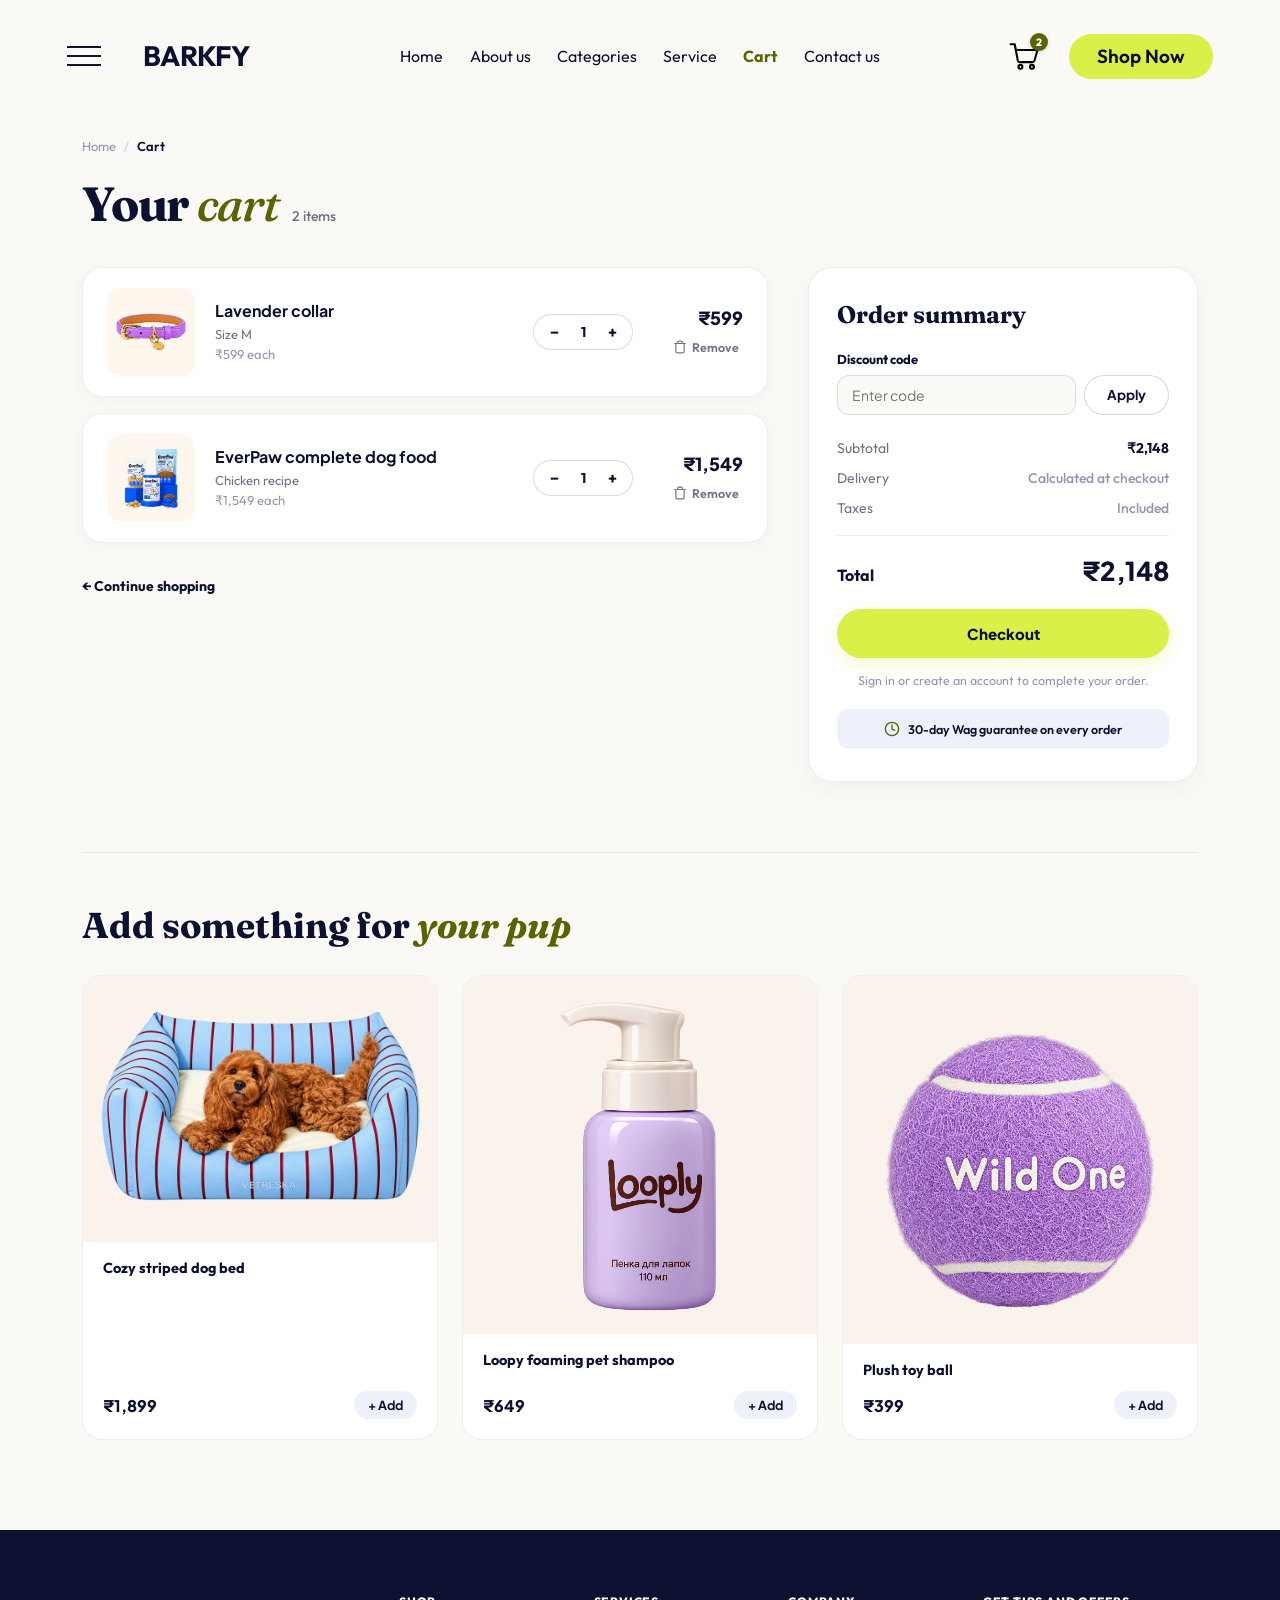
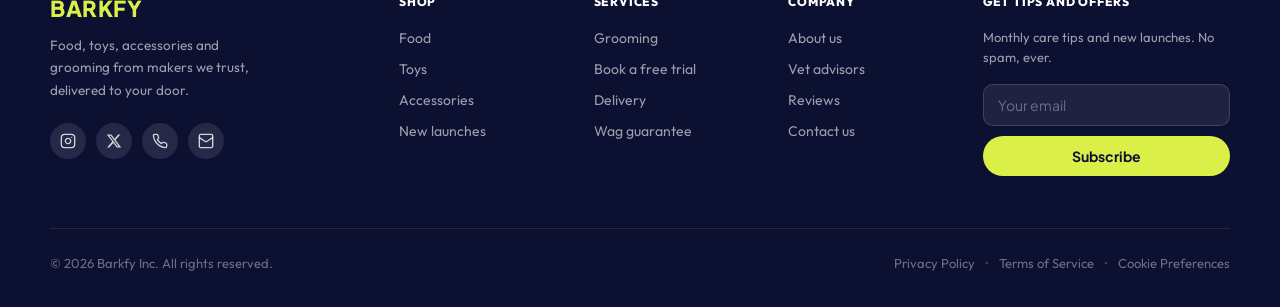
==== cart.html @ dcf391cf "Initial commit" ====
<!DOCTYPE html>
<html lang="en">
<head>
  <meta charset="UTF-8" />
  <meta name="viewport" content="width=device-width, initial-scale=1.0" />
  <title>Your Cart — BARKFY</title>

  <!-- Brand Typography -->
  <link rel="preconnect" href="https://fonts.googleapis.com" />
  <link rel="preconnect" href="https://fonts.gstatic.com" crossorigin />
  <link href="https://fonts.googleapis.com/css2?family=Fraunces:opsz,wght,SOFT,WONK@9..144,500,30,1;9..144,600,30,1;9..144,700,30,1&family=Outfit:wght@400;500;600;700;800;900&family=Plus+Jakarta+Sans:wght@400;500;600;700;800&display=swap" rel="stylesheet" />

  <!-- Shared site stylesheet -->
  <link rel="stylesheet" href="style.css" />
  <!-- Cart specific stylesheet -->
  <link rel="stylesheet" href="cart.css" />
</head>
<body>

  <!-- =========================================================
       NAVBAR (BARKFY Standard Header)
       ========================================================= -->
  <header class="topbar">
    <div class="header-left">
      <button class="burger" id="burger" type="button" aria-label="Open menu" aria-expanded="false">
        <span></span><span></span><span></span>
      </button>
      <a class="brand" href="index.html" aria-label="BARKFY home">BARKFY</a>
    </div>

    <nav class="main-nav" id="mainNav" aria-label="Main navigation">
      <a href="index.html">Home</a>
      <a href="index.html#about">About us</a>
      <a href="categories.html">Categories</a>
      <a href="service.html">Service</a>
      <a href="cart.html" class="active">Cart</a>
      <a href="index.html#contact">Contact us</a>
    </nav>

    <div class="header-right">
      <a href="cart.html" class="cart-button" aria-label="View cart" id="cartButton">
        <svg viewBox="0 0 36 36" aria-hidden="true">
          <path d="M3.8 5.5h4.4l3.2 17.1c.2 1.1 1.2 1.9 2.3 1.9h13.2c1 0 1.9-.7 2.2-1.7l3.2-11.2H9.1"/>
          <circle cx="14.2" cy="29.5" r="2.1"/>
          <circle cx="26.4" cy="29.5" r="2.1"/>
        </svg>
        <span class="cart-badge-count" id="headerCartCount" aria-label="Cart items"></span>
      </a>
      <a href="categories.html" class="button button-lime header-shop" id="headerShop">Shop Now</a>
    </div>

    <div class="menu-panel" id="menuPanel" aria-hidden="true">
      <a href="index.html">Home</a>
      <a href="index.html#about">About us</a>
      <a href="categories.html">Categories</a>
      <a href="service.html">Service</a>
      <a href="cart.html" class="active">Cart</a>
      <a href="index.html#contact">Contact us</a>
    </div>
  </header>

  <!-- =========================================================
       CART PAGE CONTENT
       ========================================================= -->
  <main class="cart-page-main">
    <div class="cart-page-container">

      <!-- Breadcrumbs -->
      <nav class="cart-breadcrumb" aria-label="Breadcrumb">
        <a href="index.html">Home</a>
        <span class="crumb-divider">/</span>
        <span class="crumb-current">Cart</span>
      </nav>

      <!-- Page Heading -->
      <div class="cart-header">
        <h1 class="cart-title">Your <em>cart</em></h1>
        <span class="cart-items-count" id="cartItemsCountLabel">2 items</span>
      </div>

      <!-- Main Cart Layout (2 Columns) -->
      <div class="cart-layout-grid" id="cartLayoutGrid">

        <!-- ── Left Column: Cart Items List ── -->
        <div class="cart-items-column">
          <div class="cart-items-list" id="cartItemsList">
            <!-- Dynamic items rendered by cart.js -->
          </div>

          <!-- Continue Shopping Link -->
          <div class="continue-shopping-wrap">
            <a href="categories.html" class="continue-shopping-link">
              ← Continue shopping
            </a>
          </div>
        </div>

        <!-- ── Right Column: Order Summary ── -->
        <aside class="cart-summary-column">
          <div class="order-summary-card">
            <h2 class="summary-title">Order summary</h2>

            <!-- Discount Code Section -->
            <div class="discount-section">
              <label for="discountCodeInput" class="discount-label">Discount code</label>
              <div class="discount-input-row">
                <input type="text" id="discountCodeInput" placeholder="Enter code" class="discount-input" />
                <button type="button" id="applyDiscountBtn" class="discount-apply-btn">Apply</button>
              </div>
              <div class="discount-feedback" id="discountFeedback" hidden></div>
            </div>

            <!-- Price Breakdown Lines -->
            <div class="summary-lines">
              <div class="summary-line">
                <span class="line-label">Subtotal</span>
                <span class="line-val" id="summarySubtotal">₹2,148</span>
              </div>

              <div class="summary-line discount-line" id="discountRow" hidden>
                <span class="line-label">Discount (<span id="discountPercent">10%</span>)</span>
                <span class="line-val" id="summaryDiscount">-₹215</span>
              </div>

              <div class="summary-line">
                <span class="line-label">Delivery</span>
                <span class="line-val subdued">Calculated at checkout</span>
              </div>

              <div class="summary-line">
                <span class="line-label">Taxes</span>
                <span class="line-val subdued">Included</span>
              </div>
            </div>

            <div class="summary-divider"></div>

            <!-- Total Line -->
            <div class="summary-total-row">
              <span class="total-label">Total</span>
              <span class="total-amount" id="summaryTotal">₹2,148</span>
            </div>

            <!-- Main CTA Button -->
            <button type="button" class="btn-checkout" id="checkoutBtn">
              Checkout
            </button>

            <p class="checkout-hint">
              Sign in or create an account to complete your order.
            </p>

            <!-- Wag Guarantee Badge -->
            <div class="wag-guarantee-pill">
              <svg viewBox="0 0 24 24" width="16" height="16" fill="none" stroke="currentColor" stroke-width="2" stroke-linecap="round" stroke-linejoin="round">
                <circle cx="12" cy="12" r="10"/>
                <polyline points="12 6 12 12 16 14"/>
              </svg>
              <span>30-day Wag guarantee on every order</span>
            </div>

          </div>
        </aside>

      </div><!-- /cart-layout-grid -->

      <!-- Empty Cart State -->
      <div class="empty-cart-view" id="emptyCartView" hidden>
        <div class="empty-cart-card">
          <div class="empty-cart-icon">🛒</div>
          <h2 class="empty-cart-title">Your cart is currently empty</h2>
          <p class="empty-cart-sub">Looks like you haven't added any pet favorites yet. Explore our vet-tested nutrition, safe play toys, and gentle care products!</p>
          <a href="categories.html" class="button button-lime empty-cart-btn">Explore Products</a>
        </div>
      </div>

      <!-- ── "Add something for your pup" Recommendations Section ── -->
      <section class="cart-upsell-section">
        <h2 class="upsell-title">Add something for <em>your pup</em></h2>

        <div class="upsell-grid">

          <!-- Upsell 1: Bed -->
          <article class="upsell-card">
            <a href="product-details.html?id=bed" class="upsell-img-wrap">
              <img src="images/category/bed.png" alt="Cozy striped dog bed" />
            </a>
            <div class="upsell-info">
              <h3 class="upsell-name"><a href="product-details.html?id=bed">Cozy striped dog bed</a></h3>
              <div class="upsell-action-row">
                <span class="upsell-price">₹1,899</span>
                <button type="button" class="upsell-quick-add" data-id="bed" data-name="Cozy striped dog bed" data-price="1899" data-img="images/category/bed.png" data-variant="Size M">+ Add</button>
              </div>
            </div>
          </article>

          <!-- Upsell 2: Shampoo -->
          <article class="upsell-card">
            <a href="product-details.html?id=loopy" class="upsell-img-wrap">
              <img src="images/category/loopy.png" alt="Loopy foaming pet shampoo" />
            </a>
            <div class="upsell-info">
              <h3 class="upsell-name"><a href="product-details.html?id=loopy">Loopy foaming pet shampoo</a></h3>
              <div class="upsell-action-row">
                <span class="upsell-price">₹649</span>
                <button type="button" class="upsell-quick-add" data-id="loopy" data-name="Loopy foaming pet shampoo" data-price="649" data-img="images/category/loopy.png" data-variant="250 ml">+ Add</button>
              </div>
            </div>
          </article>

          <!-- Upsell 3: Ball -->
          <article class="upsell-card">
            <a href="product-details.html?id=ball" class="upsell-img-wrap">
              <img src="images/category/ball.png" alt="Plush toy ball" />
            </a>
            <div class="upsell-info">
              <h3 class="upsell-name"><a href="product-details.html?id=ball">Plush toy ball</a></h3>
              <div class="upsell-action-row">
                <span class="upsell-price">₹399</span>
                <button type="button" class="upsell-quick-add" data-id="ball" data-name="Plush toy ball" data-price="399" data-img="images/category/ball.png" data-variant="1 Ball">+ Add</button>
              </div>
            </div>
          </article>

        </div>
      </section>

    </div><!-- /cart-page-container -->
  </main>

  <!-- =========================================================
       FOOTER (Standard BARKFY Footer)
       ========================================================= -->
  <footer class="site-footer">
    <div class="footer-container">

      <!-- Top 5 Columns -->
      <div class="footer-grid">

        <!-- Column 1: Brand & Social -->
        <div class="footer-col brand-col">
          <h2 class="footer-logo">BARKFY</h2>
          <p class="footer-tagline">
            Food, toys, accessories and grooming from makers we trust, delivered to your door.
          </p>
          <div class="footer-social-links">
            <a href="#instagram" class="social-circle" aria-label="Instagram">
              <svg viewBox="0 0 24 24" width="16" height="16" fill="none" stroke="currentColor" stroke-width="2" stroke-linecap="round" stroke-linejoin="round">
                <rect x="2" y="2" width="20" height="20" rx="5" ry="5"/>
                <path d="M16 11.37A4 4 0 1 1 12.63 8 4 4 0 0 1 16 11.37z"/>
                <line x1="17.5" y1="6.5" x2="17.51" y2="6.5"/>
              </svg>
            </a>
            <a href="#x" class="social-circle" aria-label="X / Twitter">
              <svg viewBox="0 0 24 24" width="16" height="16" fill="currentColor">
                <path d="M18.244 2.25h3.308l-7.227 8.26 8.502 11.24H16.17l-5.214-6.817L4.99 21.75H1.68l7.73-8.835L1.254 2.25H8.08l4.713 6.231zm-1.161 17.52h1.833L7.084 4.126H5.117z"/>
              </svg>
            </a>
            <a href="tel:+910000000000" class="social-circle" aria-label="Phone">
              <svg viewBox="0 0 24 24" width="16" height="16" fill="none" stroke="currentColor" stroke-width="2" stroke-linecap="round" stroke-linejoin="round">
                <path d="M22 16.92v3a2 2 0 0 1-2.18 2 19.79 19.79 0 0 1-8.63-3.07 19.5 19.5 0 0 1-6-6 19.79 19.79 0 0 1-3.07-8.67A2 2 0 0 1 4.11 2h3a2 2 0 0 1 2 1.72 12.84 12.84 0 0 0 .7 2.81 2 2 0 0 1-.45 2.11L8.09 9.91a16 16 0 0 0 6 6l1.27-1.27a2 2 0 0 1 2.11-.45 12.84 12.84 0 0 0 2.81.7A2 2 0 0 1 22 16.92z"/>
              </svg>
            </a>
            <a href="mailto:hello@yourdomain.com" class="social-circle" aria-label="Email">
              <svg viewBox="0 0 24 24" width="16" height="16" fill="none" stroke="currentColor" stroke-width="2" stroke-linecap="round" stroke-linejoin="round">
                <rect x="2" y="2" width="20" height="20" rx="2"/>
                <path d="m22 7-8.97 5.7a1.94 1.94 0 0 1-2.06 0L2 7"/>
              </svg>
            </a>
          </div>
        </div>

        <!-- Column 2: Shop -->
        <div class="footer-col">
          <h4 class="footer-col-title">Shop</h4>
          <ul class="footer-nav-list">
            <li><a href="categories.html?filter=food">Food</a></li>
            <li><a href="categories.html?filter=toys">Toys</a></li>
            <li><a href="categories.html?filter=accessories">Accessories</a></li>
            <li><a href="index.html#new-launches">New launches</a></li>
          </ul>
        </div>

        <!-- Column 3: Services -->
        <div class="footer-col">
          <h4 class="footer-col-title">Services</h4>
          <ul class="footer-nav-list">
            <li><a href="index.html#grooming">Grooming</a></li>
            <li><a href="index.html#grooming">Book a free trial</a></li>
            <li><a href="#shipping">Delivery</a></li>
            <li><a href="index.html#about">Wag guarantee</a></li>
          </ul>
        </div>

        <!-- Column 4: Company -->
        <div class="footer-col">
          <h4 class="footer-col-title">Company</h4>
          <ul class="footer-nav-list">
            <li><a href="index.html#about">About us</a></li>
            <li><a href="index.html#about">Vet advisors</a></li>
            <li><a href="index.html#reviews">Reviews</a></li>
            <li><a href="index.html#contact">Contact us</a></li>
          </ul>
        </div>

        <!-- Column 5: Newsletter -->
        <div class="footer-col newsletter-col">
          <h4 class="footer-col-title">Get tips and offers</h4>
          <p class="footer-newsletter-sub">
            Monthly care tips and new launches. No spam, ever.
          </p>
          <form class="footer-newsletter-form" id="cartNewsletterForm">
            <input type="email" id="cartNewsletterEmail" placeholder="Your email" required />
            <button type="submit" class="newsletter-submit-btn">Subscribe</button>
          </form>
        </div>

      </div>

      <!-- Bottom Copyright & Legal -->
      <div class="footer-bottom-row">
        <p class="footer-copyright">© 2026 Barkfy Inc. All rights reserved.</p>
        <div class="footer-legal-links">
          <a href="#privacy">Privacy Policy</a>
          <span>•</span>
          <a href="#terms">Terms of Service</a>
          <span>•</span>
          <a href="#cookies">Cookie Preferences</a>
        </div>
      </div>

    </div>
  </footer>

  <!-- CHECKOUT MODAL -->
  <div class="checkout-modal-backdrop" id="checkoutModal" aria-hidden="true">
    <div class="checkout-modal-box" role="dialog" aria-labelledby="checkoutModalTitle">
      <button type="button" class="checkout-modal-close" id="checkoutCloseBtn" aria-label="Close checkout">×</button>

      <!-- Step 1: Checkout Form -->
      <div id="checkoutFormStep">
        <div class="checkout-header">
          <span class="checkout-badge">Fast &amp; Secure</span>
          <h2 id="checkoutModalTitle" class="checkout-title">Complete your order</h2>
          <p class="checkout-sub">We’ll deliver your pet's package in eco-friendly protective chilling packs.</p>
        </div>

        <form id="checkoutOrderForm" class="checkout-form">
          <div class="checkout-form-grid">
            <label class="checkout-field">
              <span class="field-label">Full Name</span>
              <input type="text" id="shipName" placeholder="e.g. Alex Morgan" required />
            </label>

            <label class="checkout-field">
              <span class="field-label">Phone Number</span>
              <input type="tel" id="shipPhone" placeholder="For delivery updates" required />
            </label>
          </div>

          <label class="checkout-field full-width">
            <span class="field-label">Delivery Address</span>
            <input type="text" id="shipAddress" placeholder="Street address, apartment or flat number" required />
          </label>

          <div class="checkout-form-grid">
            <label class="checkout-field">
              <span class="field-label">City</span>
              <input type="text" id="shipCity" placeholder="City" required />
            </label>

            <label class="checkout-field">
              <span class="field-label">PIN Code</span>
              <input type="text" id="shipPin" placeholder="PIN code" required />
            </label>
          </div>

          <!-- Payment Options -->
          <div class="checkout-payment-group">
            <span class="field-label">Payment Method</span>
            <div class="payment-options">
              <label class="payment-option selected">
                <input type="radio" name="paymentMethod" value="cod" checked />
                <span class="payment-text">
                  <strong>Cash / UPI on Delivery</strong>
                  <small>Pay safely when your package arrives at your door</small>
                </span>
              </label>

              <label class="payment-option">
                <input type="radio" name="paymentMethod" value="online" />
                <span class="payment-text">
                  <strong>UPI / Credit / Debit Card</strong>
                  <small>Instant encrypted payment</small>
                </span>
              </label>
            </div>
          </div>

          <!-- Order Summary Line -->
          <div class="checkout-order-total-bar">
            <span>Total Payable:</span>
            <strong id="modalCheckoutTotal">₹2,148</strong>
          </div>

          <button type="submit" class="btn-place-order" id="placeOrderSubmitBtn">
            Place Order • Wag Guarantee
          </button>
        </form>
      </div>

      <!-- Step 2: Order Placed Success Screen -->
      <div id="checkoutSuccessStep" hidden>
        <div class="order-success-view">
          <div class="success-icon-badge">🎉</div>
          <h2 class="success-title">Order Placed Successfully!</h2>
          <p class="success-order-id">Order ID: <strong id="successOrderId">#BKF-84920</strong></p>
          <p class="success-desc">
            Thank you <strong id="successCustomerName">Pet Parent</strong>! We’re preparing your fresh items. You’ll receive an SMS update once your package is out for delivery.
          </p>

          <div class="success-guarantee-note">
            <span>🛡️ Covered by the Barkfy 30-Day 100% Wag Guarantee</span>
          </div>

          <a href="categories.html" class="button button-lime success-continue-btn" id="successContinueBtn">
            Continue Shopping
          </a>
        </div>
      </div>

    </div>
  </div>

  <!-- =========================================================
       ACCOUNT DRAWER (Matching uploaded design exactly)
       ========================================================= -->
  <div class="drawer-backdrop" id="drawerBackdrop"></div>

  <aside class="account-drawer" id="accountDrawer" aria-hidden="true">

    <!-- When user is NOT signed in -->
    <div class="logged-out-view" id="loggedOutView">
      <button class="drawer-close" id="drawerCloseLoggedOut" aria-label="Close menu">×</button>
      <div class="logged-out-inner">
        <div class="logged-out-icon">🐾</div>
        <h3 class="logged-out-title">Welcome to BARKFY</h3>
        <p class="logged-out-sub">Sign in to manage orders, track deliveries and pet details.</p>
        <button class="signin-button" id="drawerSignIn" type="button">Sign In</button>
        <button class="signup-link-btn" id="drawerSignUp" type="button">Create an account</button>
      </div>
    </div>

    <!-- When user IS signed in -->
    <div class="logged-in-view" id="loggedInView" hidden>

      <div class="profile-header">
        <div class="profile-avatar" id="profileAvatar">
          <svg viewBox="0 0 24 24" width="20" height="20" fill="none" stroke="currentColor" stroke-width="2" stroke-linecap="round" stroke-linejoin="round">
            <path d="M20 21v-2a4 4 0 0 0-4-4H8a4 4 0 0 0-4 4v2"></path>
            <circle cx="12" cy="7" r="4"></circle>
          </svg>
        </div>
        <div class="profile-info">
          <h3 id="profileName">[Your name]</h3>
          <p id="profileEmail">[you@example.com]</p>
        </div>
        <button class="drawer-close" id="drawerClose" aria-label="Close menu">×</button>
      </div>

      <div class="drawer-section">
        <h4 class="drawer-section-heading">MANAGE ORDERS</h4>
        <nav class="drawer-nav">
          <a class="drawer-link" href="my-account.html" data-page="my-account">
            <svg viewBox="0 0 24 24" width="18" height="18" fill="none" stroke="currentColor" stroke-width="2" stroke-linecap="round" stroke-linejoin="round">
              <path d="M20 21v-2a4 4 0 0 0-4-4H8a4 4 0 0 0-4 4v2"></path>
              <circle cx="12" cy="7" r="4"></circle>
            </svg>
            <span>My account</span>
          </a>
          <a class="drawer-link" href="orders.html" data-page="orders">
            <svg viewBox="0 0 24 24" width="18" height="18" fill="none" stroke="currentColor" stroke-width="2" stroke-linecap="round" stroke-linejoin="round">
              <polyline points="21 8 21 21 3 21 3 8"></polyline>
              <rect x="1" y="3" width="22" height="5"></rect>
              <line x1="10" y1="12" x2="14" y2="12"></line>
            </svg>
            <span>Orders</span>
          </a>
          <a class="drawer-link" href="track-order.html" data-page="track-order">
            <svg viewBox="0 0 24 24" width="18" height="18" fill="none" stroke="currentColor" stroke-width="2" stroke-linecap="round" stroke-linejoin="round">
              <circle cx="12" cy="12" r="10"></circle>
              <polygon points="16.24 7.76 14.12 14.12 7.76 16.24 9.88 9.88 16.24 7.76"></polygon>
            </svg>
            <span>Track my order</span>
          </a>
          <a class="drawer-link" href="order-history.html" data-page="order-history">
            <svg viewBox="0 0 24 24" width="18" height="18" fill="none" stroke="currentColor" stroke-width="2" stroke-linecap="round" stroke-linejoin="round">
              <circle cx="12" cy="12" r="10"></circle>
              <polyline points="12 6 12 12 16 14"></polyline>
            </svg>
            <span>Order history</span>
          </a>
        </nav>
      </div>

      <div class="drawer-section">
        <h4 class="drawer-section-heading">HELP AND POLICIES</h4>
        <nav class="drawer-nav">
          <a class="drawer-link" href="#privacy">
            <svg viewBox="0 0 24 24" width="18" height="18" fill="none" stroke="currentColor" stroke-width="2" stroke-linecap="round" stroke-linejoin="round">
              <path d="M12 22s8-4 8-10V5l-8-3-8 3v7c0 6 8 10 8 10z"></path>
            </svg>
            <span>Privacy</span>
          </a>
          <a class="drawer-link" href="#contact">
            <svg viewBox="0 0 24 24" width="18" height="18" fill="none" stroke="currentColor" stroke-width="2" stroke-linecap="round" stroke-linejoin="round">
              <path d="M21 15a2 2 0 0 1-2 2H7l-4 4V5a2 2 0 0 1 2-2h14a2 2 0 0 1 2 2z"></path>
            </svg>
            <span>Help and support</span>
          </a>
          <a class="drawer-link" href="#contact">
            <svg viewBox="0 0 24 24" width="18" height="18" fill="none" stroke="currentColor" stroke-width="2" stroke-linecap="round" stroke-linejoin="round">
              <circle cx="12" cy="12" r="10"></circle>
              <path d="M9.09 9a3 3 0 0 1 5.83 1c0 2-3 3-3 3"></path>
              <line x1="12" y1="17" x2="12.01" y2="17"></line>
            </svg>
            <span>FAQ</span>
          </a>
        </nav>
      </div>

      <div class="drawer-footer">
        <button class="logout-button" id="logoutButton" type="button">
          <svg viewBox="0 0 24 24" width="16" height="16" fill="none" stroke="currentColor" stroke-width="2" stroke-linecap="round" stroke-linejoin="round">
            <path d="M9 21H5a2 2 0 0 1-2-2V5a2 2 0 0 1 2-2h4"></path>
            <polyline points="16 17 21 12 16 7"></polyline>
            <line x1="21" y1="12" x2="9" y2="12"></line>
          </svg>
          <span>Log out</span>
        </button>
      </div>

    </div>
  </aside>

  <!-- Toast Notification -->
  <div class="site-toast" id="siteToast" role="status" aria-live="polite"></div>

  <script src="cart.js"></script>
</body>
</html>
---- style.css ----
/* ==========================
   BARKFY — DESKTOP HERO ONLY
   Reference canvas: 1917 × 1068
   ========================== */

:root {
  --bg: #FAF9F5;
  --ink: #0C1031;
  --olive: #596400;
  --lime: #DAEF48;
  --lavender: #DCE1FC;
  --ribbon: #0D1429;

  --font-display: "Fraunces", Georgia, serif;
  --font-ui: "Outfit", Arial, sans-serif;
}

* {
  box-sizing: border-box;
}

html {
  scroll-behavior: smooth;
  scroll-padding-top: 20px;
}

body {
  width: 100%;
  min-height: 100vh;
  margin: 0;
  overflow-x: hidden;
  background: var(--bg);
  color: var(--ink);
  font-family: var(--font-ui);
}

body.drawer-open,
body.auth-open {
  overflow: hidden;
}

button,
a {
  -webkit-tap-highlight-color: transparent;
}

button {
  font: inherit;
  cursor: pointer;
}

a {
  color: inherit;
  text-decoration: none;
}

/* HEADER */
.topbar {
  height: 12.2vh;
  min-height: 112px;
  max-height: 132px;
  width: 100%;
  padding: 0 5.25%;
  display: grid;
  grid-template-columns: 1fr auto 1fr;
  align-items: center;
  position: relative;
  z-index: 20;
  background: var(--bg);
}

.header-left {
  display: flex;
  align-items: center;
  min-width: 280px;
}

.burger {
  width: 37px;
  height: 36px;
  border: 0;
  padding: 5px 0;
  display: flex;
  flex-direction: column;
  justify-content: center;
  gap: 7px;
  background: transparent;
}

.burger span {
  width: 34px;
  height: 1.8px;
  display: block;
  background: var(--ink);
  transition: transform .25s ease, opacity .2s ease;
}

.burger.is-open span:first-child {
  transform: translateY(8.7px) rotate(45deg);
}

.burger.is-open span:nth-child(2) {
  opacity: 0;
}

.burger.is-open span:last-child {
  transform: translateY(-8.7px) rotate(-45deg);
}

.brand {
  margin-left: 39px;
  font-family: var(--font-ui);
  font-size: 28px;
  line-height: 1;
  letter-spacing: -.8px;
  font-weight: 700;
  color: var(--ink);
}

.main-nav {
  display: flex;
  justify-content: center;
  align-items: center;
  gap: clamp(25px, 2.05vw, 40px);
  white-space: nowrap;
}

.main-nav a {
  font-size: clamp(16px, 1.1vw, 20px);
  font-weight: 400;
  line-height: 1;
  transition: opacity .2s ease;
}

.main-nav a:hover {
  opacity: .65;
}

.main-nav a.active {
  font-weight: 700;
  color: var(--olive);
}

.header-right {
  display: flex;
  align-items: center;
  justify-content: flex-end;
  gap: 27px;
}

.cart-button {
  width: 36px;
  height: 38px;
  border: 0;
  padding: 0;
  display: grid;
  place-items: center;
  background: transparent;
  position: relative; /* needed for badge absolute positioning */
}

/* ── Cart Badge Count ── */
.cart-badge-count {
  position: absolute;
  top: -5px;
  right: -6px;
  min-width: 18px;
  height: 18px;
  padding: 0 4px;
  border-radius: 50px;
  background: #DAEF48;
  color: #0C1031;
  font-family: Outfit, sans-serif;
  font-size: 10px;
  font-weight: 700;
  line-height: 18px;
  text-align: center;
  display: none; /* hidden when empty */
  pointer-events: none;
  box-shadow: 0 1px 4px rgba(0,0,0,0.15);
  z-index: 2;
}

/* Show badge only when it has a non-zero count */
.cart-badge-count:not(:empty) {
  display: block;
}


.cart-button svg {
  width: 34px;
  height: 34px;
  fill: none;
  stroke: #050505;
  stroke-width: 2.25;
  stroke-linecap: round;
  stroke-linejoin: round;
}

.button {
  min-height: 47px;
  border-radius: 28px;
  padding: 0 27px;
  display: inline-flex;
  align-items: center;
  justify-content: center;
  border: 1px solid transparent;
  font-size: 19px;
  font-weight: 600;
  color: #080b14;
  transition: transform .2s ease, box-shadow .2s ease;
}

.button:hover {
  transform: translateY(-2px);
  box-shadow: 0 7px 17px rgba(12, 16, 49, .12);
}

.button-lime {
  background: var(--lime);
}

.button-outline {
  background: transparent;
  border-color: #8D2525;
}

.header-shop {
  min-width: 143px;
  min-height: 45px;
}

.menu-panel {
  position: absolute;
  top: calc(100% - 4px);
  left: 5.25%;
  width: 235px;
  padding: 19px 22px;
  display: flex;
  flex-direction: column;
  gap: 15px;
  background: #fff;
  border: 1px solid rgba(12, 16, 49, .08);
  border-radius: 13px;
  box-shadow: 0 14px 35px rgba(12, 16, 49, .12);
  opacity: 0;
  visibility: hidden;
  transform: translateY(-7px);
  transition: opacity .2s ease, transform .2s ease, visibility .2s ease;
  z-index: 100;
}

.menu-panel.open {
  opacity: 1;
  visibility: visible;
  transform: translateY(0);
}

.menu-panel a {
  font-size: 15px;
  color: var(--ink);
  transition: color .2s ease;
}

.menu-panel a:hover {
  color: var(--olive);
}

.menu-panel a.active {
  font-weight: 700;
  color: var(--olive);
}

/* HERO LAYOUT */
.hero {
  height: calc(100vh - 17.7vh);
  min-height: 720px;
  max-height: 940px;
  width: 100%;
  position: relative;
  overflow: hidden;
}

/* LEFT COPY */
.hero-copy {
  position: absolute;
  z-index: 5;
  left: 5.25%;
  top: 4.35%;
  width: 43%;
}

.eyebrow {
  height: 27px;
  width: max-content;
  margin-bottom: 39px;
  padding: 0 14px;
  border-radius: 18px;
  display: flex;
  align-items: center;
  gap: 7px;
  background: var(--lavender);
  color: var(--ink);
  font-size: 11px;
  font-weight: 600;
}

.heart-icon {
  font-size: 15px;
  line-height: 1;
}

h1 {
  margin: 0;
  color: var(--ink);
  font-family: var(--font-display);
  font-size: clamp(48px, 3.15vw, 61px);
  line-height: 1.19;
  letter-spacing: -1.25px;
  font-weight: 600;
  white-space: nowrap;
}

h1 span {
  display: block;
}

h1 em {
  color: var(--olive);
  font-weight: 500;
  letter-spacing: -1.4px;
}

.hero-description {
  margin: 27px 0 0;
  color: var(--ink);
  font-size: clamp(17px, 1.08vw, 20px);
  line-height: 1.38;
  font-weight: 400;
  white-space: nowrap;
}

.hero-actions {
  display: flex;
  align-items: center;
  gap: 15px;
  margin-top: 40px;
}

.hero-actions .button-lime {
  min-width: 143px;
}

.hero-actions .button-outline {
  min-width: 194px;
}

/* TRUST PILL */
.trust-pill {
  position: absolute;
  left: -5px;
  top: 605px;
  min-width: 350px;
  height: 59px;
  padding: 0 24px;
  border: 1px solid #e9edf4;
  border-radius: 34px;
  background: #fff;
  box-shadow: 0 3px 5px rgba(12, 16, 49, .10);
  display: flex;
  align-items: center;
  gap: 17px;
  color: #172037;
  font-size: 17px;
  font-weight: 500;
  white-space: nowrap;
}

.trust-avatars {
  display: flex;
  align-items: center;
}

.trust-avatars span {
  width: 34px;
  height: 34px;
  border: 2px solid #fff;
  border-radius: 50%;
  margin-left: -10px;
  background: #bfd531;
}

.trust-avatars span:first-child {
  margin-left: 0;
}

.trust-avatars span:nth-child(2) {
  background: #c5d8f6;
}

.trust-avatars span:nth-child(3) {
  background: #ffd1bb;
}

.trust-avatars span:nth-child(4) {
  background: #111827;
}

/* RIGHT CIRCULAR MASCOT AREA — EMPTY UNTIL YOU ADD YOUR DOG */
.hero-art {
  position: absolute;
  top: 10.2%;
  left: 44.2%;
  width: 49%;
  height: 72%;
}

.mascot-circle {
  width: min(33vw, 61vh);
  aspect-ratio: 1;
  position: absolute;
  left: 50%;
  top: 0;
  transform: translateX(-50%);
  border-radius: 50%;
  background: var(--lavender);
  display: grid;
  place-items: center;
}

/* White inner disk leaves the outer lavender band visible. */
.circle-center {
  position: absolute;
  inset: 10.3%;
  z-index: 1;
  border: 2px solid #e0e4f0;
  border-radius: 50%;
  background: #fff;
  overflow: hidden;
  cursor: pointer;
  transition: box-shadow .25s ease;
}

.circle-center:hover {
  box-shadow: 0 0 0 4px rgba(218, 239, 72, .45);
}

.dog-mascot-window {
  position: absolute;
  inset: 0;
  overflow: hidden;
  border-radius: 50%;
}

/* Zoom into the dog's face with head tilt follow */
.dog-art {
  position: absolute;
  width: 138%;
  aspect-ratio: 1145 / 1374;
  top: -5%;
  left: 50%;
  transform-origin: 50% 82%;
  transform: translateX(-50%) translate(var(--tilt-x, 0px), var(--tilt-y, 0px)) rotate(var(--tilt-angle, 0deg));
  transition: transform .16s cubic-bezier(.22, .8, .36, 1);
  will-change: transform;
}

.circle-center.sweet-active .dog-art {
  animation: sweetHeadMotion 1.4s cubic-bezier(.25, .8, .25, 1);
}

@keyframes sweetHeadMotion {
  0% {
    transform: translateX(-50%) scale(1) rotate(var(--tilt-angle, 0deg));
  }
  20% {
    transform: translateX(-50%) scale(1.06) rotate(-8.5deg) translateY(-4px);
  }
  45% {
    transform: translateX(-50%) scale(1.07) rotate(7.5deg) translateY(-5px);
  }
  70% {
    transform: translateX(-50%) scale(1.03) rotate(-3deg) translateY(-2px);
  }
  85% {
    transform: translateX(-50%) scale(1.01) rotate(1deg);
  }
  100% {
    transform: translateX(-50%) scale(1) rotate(var(--tilt-angle, 0deg));
  }
}

.mascot-photo {
  width: 100%;
  height: 100%;
  display: block;
  object-fit: contain;
  pointer-events: none;
  user-select: none;
}

/* MOVING PUPILS */
.eye-pupil {
  position: absolute;
  width: 2.5%;
  aspect-ratio: 1 / 1;
  border-radius: 50%;
  z-index: 5;
  background: radial-gradient(
    circle at 38% 32%,
    #d9f3ff 0 8%,
    #152638 13% 24%,
    #030509 65%,
    #000 100%
  );
  box-shadow: 0 0 2px rgba(0, 0, 0, .5);
  transform: translate(-50%, -50%) translate(var(--gaze-x, 0px), var(--gaze-y, 0px));
  transition: transform .12s ease-out;
  pointer-events: none;
}

/* Approximate eye positions for uploaded PNG */
.pupil-left {
  left: 43.2%;
  top: 26.8%;
}

.pupil-right {
  left: 58.1%;
  top: 20.6%;
}

/* Sweet look eye puppy expansion */
.circle-center.sweet-active .eye-pupil {
  transform: translate(-50%, -50%) scale(1.4) !important;
  box-shadow: 0 0 8px rgba(255, 235, 150, 0.8), 0 0 2px rgba(0, 0, 0, .6);
  transition: transform .25s cubic-bezier(.175, .885, .32, 1.275), box-shadow .25s ease;
}

/* SWEET CHEEK BLUSH */
.dog-blush {
  position: absolute;
  width: 10%;
  aspect-ratio: 1.3 / 1;
  border-radius: 50%;
  background: radial-gradient(circle, rgba(255, 125, 155, 0.85) 0%, rgba(255, 180, 200, 0.35) 55%, transparent 75%);
  filter: blur(1.5px);
  opacity: 0;
  transform: scale(0.5);
  transition: opacity .35s ease, transform .35s cubic-bezier(.175, .885, .32, 1.275);
  pointer-events: none;
  z-index: 4;
}

.blush-left {
  left: 35.5%;
  top: 31%;
}

.blush-right {
  left: 63.5%;
  top: 25%;
}

.circle-center.sweet-active .dog-blush {
  opacity: 0.95;
  transform: scale(1.2);
}

/* FLOATING HEARTS LAYER */
.sweet-hearts-layer {
  position: absolute;
  inset: 0;
  pointer-events: none;
  overflow: visible;
  z-index: 8;
}

.floating-heart {
  position: absolute;
  pointer-events: none;
  user-select: none;
  font-weight: 700;
  z-index: 10;
  animation: floatUpHeart 1.4s cubic-bezier(.22, 1, .36, 1) forwards;
}

@keyframes floatUpHeart {
  0% {
    opacity: 0;
    transform: translate(-50%, -50%) scale(0.3) rotate(0deg);
  }
  20% {
    opacity: 1;
    transform: translate(calc(-50% + var(--hx, 0px) * 0.4), calc(-50% - 25px)) scale(1.3) rotate(var(--hrot, -10deg));
  }
  75% {
    opacity: 0.9;
    transform: translate(calc(-50% + var(--hx, 0px) * 0.8), calc(-50% - 65px)) scale(1.1) rotate(calc(var(--hrot, -10deg) * 1.5));
  }
  100% {
    opacity: 0;
    transform: translate(calc(-50% + var(--hx, 0px)), calc(-50% - 105px)) scale(0.8) rotate(calc(var(--hrot, -10deg) * 2));
  }
}

/* The entire curved text track rotates around the circle. */
.curved-copy {
  position: absolute;
  z-index: 3;
  inset: 0;
  border-radius: 50%;
  pointer-events: none;
  animation: rotate-ring 28s linear infinite;
}

.curved-copy svg {
  width: 100%;
  height: 100%;
  overflow: visible;
}

.curved-copy text {
  fill: var(--ink);
  font-family: var(--font-ui);
  font-size: 19px;
  font-weight: 700;
  letter-spacing: 1px;
}

/* FLOATING NOTES */
.floating-card {
  position: absolute;
  z-index: 6;
  min-height: 49px;
  border: 1px solid #edf0f5;
  border-radius: 15px;
  background: #fff;
  box-shadow: 0 5px 12px rgba(12, 16, 49, .13);
  display: flex;
  align-items: center;
  gap: 11px;
  padding: 8px 14px;
  white-space: nowrap;
}

.floating-card strong {
  display: block;
  font-size: 12px;
  line-height: 1.2;
  font-weight: 600;
}

.floating-card small {
  display: block;
  margin-top: 1px;
  color: #70758a;
  font-size: 10px;
  line-height: 1.1;
}

.loved-card {
  top: 4.4%;
  left: 67%;
  min-width: 213px;
  min-height: 50px;
  padding-left: 16px;
  background: #0C1031;
  border-color: #0C1031;
  color: #fff;
}

.loved-card small {
  color: #d7d9e4;
}

.star {
  color: var(--lime);
  font-size: 17px;
}

.tip-card {
  top: 39%;
  left: 0;
  min-width: 211px;
  min-height: 55px;
}

.tip-icon {
  width: 35px;
  height: 35px;
  border-radius: 9px;
  background: var(--lime);
  display: grid;
  place-items: center;
  color: var(--ink);
  font-size: 18px;
}

/* PAW DECORATIONS */
.paw {
  position: absolute;
  width: 34px;
  height: 33px;
  opacity: .7;
  pointer-events: none;
}

.paw i {
  display: block;
  position: absolute;
  background: #e8edf1;
  border-radius: 50%;
}

.paw .pad {
  width: 18px;
  height: 18px;
  left: 8px;
  bottom: 0;
}

.paw .toe {
  width: 10px;
  height: 11px;
}

.paw .toe-one {
  left: 0;
  top: 10px;
}

.paw .toe-two {
  left: 10px;
  top: 0;
}

.paw .toe-three {
  right: 0;
  top: 10px;
}

.paw-top {
  top: 1.4%;
  left: 21.5%;
  transform: rotate(18deg);
}

.paw-bottom {
  right: 21.5%;
  bottom: 19%;
  transform: rotate(18deg);
}

/* BOTTOM SCROLLING RIBBON */
.bottom-ribbon {
  position: relative;
  z-index: 15;
  width: 100%;
  height: 5.5vh;
  min-height: 48px;
  max-height: 60px;
  overflow: hidden;
  display: flex;
  align-items: center;
  background: var(--ribbon);
  color: #fff;
}

.ribbon-track {
  display: flex;
  width: max-content;
  min-width: 200%;
  animation: move-ribbon 28s linear infinite;
  will-change: transform;
}

.ribbon-group {
  display: flex;
  flex: 0 0 50%;
  align-items: center;
  justify-content: space-around;
  gap: clamp(38px, 4vw, 78px);
  padding: 0 33px;
}

.ribbon-group span {
  font-family: var(--font-display);
  font-size: clamp(20px, 1.35vw, 25px);
  font-style: italic;
  font-weight: 500;
}

.ribbon-group b {
  color: var(--lime);
  font-size: 13px;
  font-weight: 500;
}

/* ANIMATIONS */
@keyframes rotate-ring {
  from { transform: rotate(0deg); }
  to   { transform: rotate(360deg); }
}

@keyframes move-ribbon {
  from { transform: translateX(0); }
  to   { transform: translateX(-50%); }
}

/* Keep the main layout desktop-first; this is a compact fallback, not a mobile redesign. */
@media (max-width: 1250px) {
  .topbar {
    padding-inline: 3.5%;
  }

  .header-left {
    min-width: 215px;
  }

  .brand {
    margin-left: 25px;
    font-size: 24px;
  }

  .main-nav {
    gap: 20px;
  }

  .main-nav a {
    font-size: 15px;
  }

  .header-right {
    gap: 14px;
  }

  .header-shop {
    min-width: 120px;
  }

  .hero-copy {
    left: 4%;
    width: 45%;
  }

  h1 {
    font-size: clamp(42px, 3.45vw, 52px);
  }

  .hero-description {
    font-size: 16px;
  }

  .mascot-circle {
    width: min(35vw, 59vh);
  }

  .trust-pill {
    top: 570px;
  }
}

@media (max-width: 992px) {
  .topbar {
    display: flex;
    justify-content: space-between;
    padding: 0 4%;
    min-height: 84px;
    height: 84px;
  }

  .header-left {
    min-width: auto;
  }

  .brand {
    margin-left: 18px;
    font-size: 24px;
  }

  .main-nav {
    display: none; /* Collapses into burger menu dropdown on smaller screens */
  }

  .header-right {
    gap: 14px;
  }

  .header-shop {
    min-height: 42px;
    padding: 0 20px;
    font-size: 14px;
  }

  .menu-panel {
    left: 4%;
    width: 250px;
    z-index: 100;
  }
}

@media (max-width: 520px) {
  .brand {
    font-size: 20px;
    margin-left: 12px;
  }

  .header-shop {
    display: none; /* Keep header clean on small phones */
  }
}

@media (prefers-reduced-motion: reduce) {
  *,
  *::before,
  *::after {
    animation-duration: .01ms !important;
    animation-iteration-count: 1 !important;
    scroll-behavior: auto !important;
    transition-duration: .01ms !important;
  }
}


/* ACCOUNT DRAWER */

.drawer-backdrop {
  position: fixed;
  inset: 0;
  background: rgba(12, 16, 49, 0.4);
  z-index: 998;
  opacity: 0;
  visibility: hidden;
  transition: opacity 0.25s ease, visibility 0.25s ease;
  backdrop-filter: blur(2px);
}

.drawer-backdrop.open {
  opacity: 1;
  visibility: visible;
}

/* Floating Card Drawer matching design reference exactly */
.account-drawer {
  position: fixed;
  top: 16px;
  left: 20px;
  width: 320px;
  max-width: calc(100vw - 40px);
  max-height: calc(100vh - 32px);
  background: #FFFFFF;
  z-index: 999;
  border-radius: 20px;
  box-shadow: 0 24px 60px rgba(12, 16, 49, 0.22), 0 4px 14px rgba(12, 16, 49, 0.08);
  border: 1px solid rgba(12, 16, 49, 0.08);
  transform: translateY(-12px) scale(0.97);
  opacity: 0;
  visibility: hidden;
  transition: transform 0.25s cubic-bezier(0.16, 1, 0.3, 1),
              opacity 0.25s cubic-bezier(0.16, 1, 0.3, 1),
              visibility 0.25s;
  overflow-y: auto;
  display: flex;
  flex-direction: column;
}

.account-drawer.open {
  transform: translateY(0) scale(1);
  opacity: 1;
  visibility: visible;
}

.drawer-close {
  width: 30px;
  height: 30px;
  border-radius: 50%;
  border: 1px solid #E2E4F0;
  background: #FFFFFF;
  color: #0C1031;
  font-size: 18px;
  line-height: 1;
  display: flex;
  align-items: center;
  justify-content: center;
  cursor: pointer;
  transition: background 0.15s, border-color 0.15s;
  flex-shrink: 0;
  padding: 0;
}

.drawer-close:hover {
  background: #F4F5FB;
  border-color: #CBD1E8;
}

/* LOGGED OUT VIEW */

.logged-out-view {
  padding: 36px 24px 30px;
  position: relative;
  text-align: center;
  display: flex;
  flex-direction: column;
  align-items: center;
}

.logged-out-view .drawer-close {
  position: absolute;
  top: 14px;
  right: 14px;
}

.logged-out-inner {
  display: flex;
  flex-direction: column;
  align-items: center;
  width: 100%;
}

.logged-out-icon {
  font-size: 40px;
  margin-bottom: 12px;
}

.logged-out-title {
  font-family: 'Fraunces', Georgia, serif;
  font-size: 20px;
  font-weight: 700;
  color: #0C1031;
  margin: 0 0 8px;
}

.logged-out-sub {
  font-size: 13px;
  color: #6F7285;
  line-height: 1.5;
  margin: 0 0 22px;
}

.logged-out-view[hidden],
.logged-in-view[hidden] {
  display: none !important;
}

.signin-button {
  background: #DAEF48;
  color: #0C1031;
  border: none;
  border-radius: 24px;
  padding: 12px 24px;
  font-family: Outfit, sans-serif;
  font-size: 15px;
  font-weight: 700;
  cursor: pointer;
  width: 100%;
  margin-bottom: 10px;
  transition: filter 0.15s;
}

.signin-button:hover {
  filter: brightness(0.95);
}

.signup-link-btn {
  background: transparent;
  border: 1.5px solid #E2E4F0;
  border-radius: 24px;
  padding: 10px 24px;
  font-family: Outfit, sans-serif;
  font-size: 13px;
  font-weight: 600;
  color: #0C1031;
  cursor: pointer;
  width: 100%;
  transition: border-color 0.15s;
}

.signup-link-btn:hover {
  border-color: #596400;
}

/* LOGGED IN VIEW */

.logged-in-view {
  padding: 18px 16px 20px;
  display: flex;
  flex-direction: column;
  gap: 16px;
}

.profile-header {
  display: flex;
  align-items: center;
  gap: 12px;
  padding: 4px 6px 6px;
}

.profile-avatar {
  width: 40px;
  height: 40px;
  border-radius: 50%;
  background: #E5E7FB;
  color: #5C67BA;
  display: flex;
  align-items: center;
  justify-content: center;
  flex-shrink: 0;
}

.profile-info {
  flex: 1;
  min-width: 0;
}

.profile-info h3 {
  font-family: Outfit, sans-serif;
  font-size: 15px;
  font-weight: 700;
  color: #0C1031;
  margin: 0;
  line-height: 1.25;
}

.profile-info p {
  font-size: 12px;
  color: #8DA0BD;
  margin: 2px 0 0;
  white-space: nowrap;
  overflow: hidden;
  text-overflow: ellipsis;
}

.drawer-section {
  display: flex;
  flex-direction: column;
  gap: 4px;
}

.drawer-section-heading {
  font-family: Outfit, sans-serif;
  font-size: 11px;
  font-weight: 700;
  letter-spacing: 0.08em;
  color: #8F8257;
  text-transform: uppercase;
  margin: 0 0 6px 10px;
}

.drawer-nav {
  display: flex;
  flex-direction: column;
  gap: 2px;
}

.drawer-link {
  width: 100%;
  height: 40px;
  padding: 0 12px;
  display: flex;
  align-items: center;
  gap: 12px;
  border: none;
  border-radius: 12px;
  background: transparent;
  color: #26344C;
  font-family: Outfit, sans-serif;
  font-size: 14px;
  font-weight: 500;
  text-align: left;
  cursor: pointer;
  text-decoration: none;
  transition: background 0.15s, color 0.15s;
}

.drawer-link.selected,
.drawer-link:hover {
  background: #E5E7FB;
  color: #0C1031;
}

.drawer-link.selected {
  font-weight: 600;
}

.drawer-link svg {
  color: #0C1031;
  opacity: 0.75;
  flex-shrink: 0;
}

.drawer-link.selected svg,
.drawer-link:hover svg {
  opacity: 1;
}

.drawer-footer {
  padding-top: 6px;
}

.logout-button {
  width: 100%;
  height: 42px;
  border: 1.5px solid #0C1031;
  border-radius: 12px;
  background: #FFFFFF;
  font-family: Outfit, sans-serif;
  font-size: 14px;
  font-weight: 600;
  color: #0C1031;
  cursor: pointer;
  display: flex;
  align-items: center;
  justify-content: center;
  gap: 8px;
  transition: background 0.15s;
}

.logout-button:hover {
  background: #F4F5FB;
}

/* =================================
   BARKFY SIGN IN / SIGN UP
================================= */

.auth-overlay {
  position: fixed;
  inset: 0;
  z-index: 200;
  display: flex;
  align-items: center;
  justify-content: center;
  padding: 16px;
  background: rgba(12,16,49,.45);
  opacity: 0;
  visibility: hidden;
  transition: opacity .25s, visibility .25s;
  overflow-y: auto;
}

.auth-overlay.open {
  opacity: 1;
  visibility: visible;
}

.auth-overlay [hidden],
.auth-card [hidden] {
  display: none !important;
}

.auth-card {
  position: relative;
  width: 460px;
  max-width: calc(100vw - 32px);
  overflow: visible;
  padding: 22px 28px 20px;
  background: white;
  border: 1px solid #0C1031;
  border-radius: 20px;
  color: #0C1031;
  box-shadow: 0 20px 60px rgba(12,16,49,.18);
}

.auth-close {
  position: absolute;
  top: 12px;
  right: 14px;
  width: 28px;
  height: 28px;
  border: 1px solid #DCE1FC;
  background: white;
  border-radius: 50%;
  font-size: 18px;
  line-height: 1;
  display: grid;
  place-items: center;
  cursor: pointer;
}

/* HEADING */

.auth-heading {
  text-align: center;
  margin-bottom: 14px;
}

.auth-badge {
  display: inline-block;
  padding: 3px 10px;
  margin-bottom: 7px;
  border-radius: 30px;
  border: 1px solid #DAEF48;
  background: #F2F8B9;
  font-family: Outfit, sans-serif;
  font-size: 11px;
  font-weight: 600;
}

.auth-heading h2 {
  font-family: Fraunces, serif;
  font-size: 21px;
  line-height: 1.15;
  margin: 0 0 4px;
}

.auth-heading p {
  font-family: Outfit, sans-serif;
  font-size: 12px;
  line-height: 1.4;
  color: #687187;
  margin: 0;
}

/* FORM */

#authForm {
  display: flex;
  flex-direction: column;
  gap: 6px;
}

.auth-field {
  display: flex;
  flex-direction: column;
  gap: 3px;
  font-family: Outfit, sans-serif;
  font-size: 12px;
  font-weight: 600;
}

.auth-field span {
  color: #8DA0BD;
  font-weight: 400;
}

.auth-field input,
.auth-field select {
  width: 100%;
  height: 36px;
  padding: 0 11px;
  border: 1px solid #C8D1E1;
  border-radius: 9px;
  outline: none;
  background: white;
  color: #0C1031;
  font-family: Outfit, sans-serif;
  font-size: 12px;
}

.auth-field input::placeholder {
  color: #8EA0BD;
}

.auth-field input:focus,
.auth-field select:focus {
  border-color: #596400;
}

/* PASSWORD EYE */

.password-control {
  position: relative;
}

.password-control input {
  padding-right: 38px;
}

.password-control button {
  position: absolute;
  top: 50%;
  right: 10px;
  transform: translateY(-50%);
  width: 24px;
  height: 24px;
  display: flex;
  align-items: center;
  justify-content: center;
  border: none;
  background: transparent;
  cursor: pointer;
  padding: 0;
  color: #35445D;
}

.password-control svg {
  width: 16px;
  height: 16px;
  display: block;
  overflow: visible;
}

.password-control svg path,
.password-control svg circle,
.password-control svg line {
  fill: none;
  stroke: #35445D;
  stroke-width: 2;
  stroke-linecap: round;
  stroke-linejoin: round;
}

#passwordHint {
  color: #687187;
  font-size: 10px;
  font-weight: 400;
  margin-top: 1px;
}

/* PET DETAILS */

.pet-fields {
  display: grid;
  grid-template-columns: 1fr 1fr;
  gap: 10px;
  margin-top: 2px;
}

/* TERMS */

.terms-row {
  display: flex;
  align-items: center;
  gap: 7px;
  margin: 2px 0;
  font-family: Outfit, sans-serif;
  font-size: 11px;
}

.terms-row input,
.login-options input {
  accent-color: #DAEF48;
  flex-shrink: 0;
}

.terms-row a {
  color: #0C1031;
  font-weight: 600;
  text-decoration: underline;
}

/* LOGIN OPTIONS */

.login-options {
  display: flex;
  justify-content: space-between;
  align-items: center;
  margin: 4px 0 10px;
  font-family: Outfit, sans-serif;
  font-size: 12px;
}

.login-options label {
  display: flex;
  gap: 7px;
  align-items: center;
}

#forgotPassword {
  border: none;
  background: none;
  font-family: Outfit, sans-serif;
  font-size: 12px;
  color: #0C1031;
  font-weight: 600;
  cursor: pointer;
  padding: 0;
}

/* MAIN BUTTON */

.auth-submit {
  width: 100%;
  height: 38px;
  border: none;
  border-radius: 30px;
  background: #DAEF48;
  color: #0C1031;
  font-family: Outfit, sans-serif;
  font-size: 14px;
  font-weight: 700;
  cursor: pointer;
  margin-top: 4px;
}

/* OR DIVIDER */

.auth-divider {
  display: flex;
  align-items: center;
  gap: 10px;
  margin: 8px 0;
  font-family: Outfit, sans-serif;
  font-size: 12px;
  color: #687187;
}

.auth-divider::before,
.auth-divider::after {
  content: "";
  height: 1px;
  flex: 1;
  background: #E0E5ED;
}

.auth-divider span {
  padding: 0 6px;
  background: white;
}

/* GOOGLE BUTTON */

.google-auth-button {
  width: 100%;
  height: 38px;
  border: 1px solid #C8D1E1;
  border-radius: 30px;
  background: white;
  color: #0C1031;
  display: flex;
  align-items: center;
  justify-content: center;
  gap: 9px;
  font-family: Outfit, sans-serif;
  font-size: 13px;
  font-weight: 600;
  cursor: pointer;
}

.google-g {
  font-size: 17px;
  font-family: Arial, sans-serif;
  font-weight: 800;
  color: #4285F4;
}

/* FOOTER */

.auth-switch {
  text-align: center;
  font-family: Outfit, sans-serif;
  font-size: 11px;
  margin-top: 8px;
}

.auth-switch button {
  background: none;
  border: none;
  color: #0C1031;
  font-size: 11px;
  font-weight: 700;
  text-decoration: underline;
  cursor: pointer;
}

.auth-feedback {
  text-align: center;
  font-size: 10px;
  color: #596400;
  margin-top: 4px;
  min-height: 14px;
}

/* SMALLER DESKTOP / MOBILE */

@media (max-width: 520px) {
  .auth-card {
    padding: 22px 18px 20px;
    border-radius: 16px;
  }

  .auth-heading h2 {
    font-size: 20px;
  }

  .pet-fields {
    grid-template-columns: 1fr;
    gap: 8px;
  }
}

/* SITE TOAST MESSAGE */
.site-toast {
  position: fixed;
  z-index: 300;
  bottom: 25px;
  left: 50%;
  transform: translate(-50%, 15px);
  background: #0C1031;
  color: #FAF9F5;
  border-radius: 30px;
  padding: 10px 22px;
  font-family: Outfit, sans-serif;
  font-size: 13px;
  font-weight: 500;
  box-shadow: 0 10px 30px rgba(12, 16, 49, 0.25);
  opacity: 0;
  pointer-events: none;
  transition: opacity .25s ease, transform .25s cubic-bezier(.22, 1, .36, 1);
}

/* Both .show (script.js) and .toast-visible (categories.js / cart.js) trigger the toast */
.site-toast.show,
.site-toast.toast-visible {
  opacity: 1;
  transform: translate(-50%, 0);
}

/* ====================================
   BARKFY STANDARD SECTION
==================================== */

.barkfy-standard {
  width: 100%;
  background: var(--bg);
  padding: clamp(70px, 7.5vw, 115px) 5% clamp(80px, 8.5vw, 125px);
  box-sizing: border-box;
}

.standard-container {
  max-width: 1240px;
  margin: 0 auto;
}

/* SECTION HEADING */

.standard-heading {
  text-align: center;
  max-width: 720px;
  margin: 0 auto clamp(46px, 5vw, 68px);
}

.standard-badge {
  display: inline-block;
  padding: 6px 18px;
  background: #E2E6FB;
  color: #3B4676;
  border-radius: 30px;
  font-family: var(--font-ui);
  font-size: 12px;
  font-weight: 600;
  letter-spacing: .02em;
  margin-bottom: 18px;
}

.standard-heading h2 {
  font-family: var(--font-display);
  font-size: clamp(34px, 3.5vw, 50px);
  font-weight: 500;
  color: var(--ink);
  line-height: 1.15;
  letter-spacing: -.6px;
  margin: 0 0 16px;
}

.standard-heading p {
  font-family: var(--font-ui);
  font-size: clamp(14px, 1.05vw, 16px);
  color: #555D75;
  line-height: 1.6;
  max-width: 660px;
  margin: 0 auto;
}

/* FOUR CARDS GRID */

.standard-cards {
  display: grid;
  grid-template-columns: repeat(4, minmax(0, 1fr));
  gap: 22px;
}

/* NORMAL CARD */

.standard-card {
  background: #FFFFFF;
  border: 1px solid rgba(12, 16, 49, 0.08);
  border-radius: 22px;
  padding: 34px 26px 36px;
  box-shadow: 0 6px 20px rgba(12, 16, 49, .03);
  display: flex;
  flex-direction: column;
  transition: transform .25s ease, box-shadow .25s ease;
}

.standard-card:hover {
  transform: translateY(-4px);
  box-shadow: 0 14px 30px rgba(12, 16, 49, .08);
}

/* ICON BOX */

.standard-icon {
  width: 44px;
  height: 44px;
  border-radius: 12px;
  display: flex;
  align-items: center;
  justify-content: center;
  font-family: var(--font-ui);
  font-size: 20px;
  font-weight: 700;
  margin-bottom: 26px;
}

.icon-lime {
  background: #E8F478;
  color: #0C1031;
}

.icon-blue {
  background: #004CE8;
  color: #FFFFFF;
  font-size: 20px;
}

.icon-purple {
  background: #D4DBFC;
  color: #0C1031;
  font-size: 15px;
  font-weight: 700;
}

/* CARD TEXT */

.standard-card h3 {
  color: var(--ink);
  font-family: var(--font-ui);
  font-size: clamp(28px, 2.1vw, 34px);
  font-weight: 700;
  line-height: 1.1;
  letter-spacing: -.5px;
  margin: 0 0 6px;
}

.standard-card h4 {
  color: var(--ink);
  font-family: var(--font-ui);
  font-size: 17px;
  font-weight: 600;
  margin: 0 0 14px;
  line-height: 1.3;
}

.standard-card p {
  color: #636D88;
  font-family: var(--font-ui);
  font-size: 13.5px;
  font-weight: 400;
  line-height: 1.55;
  margin: 0;
}

/* VET ADVISOR CARD (CARD 4) */

.vet-card {
  background: #0C1031;
  border-color: #0C1031;
  color: #FFFFFF;
  box-shadow: 0 10px 28px rgba(12, 16, 49, .15);
}

.vet-card:hover {
  transform: translateY(-4px);
  box-shadow: 0 16px 36px rgba(12, 16, 49, .22);
}

.vet-badge {
  display: inline-flex;
  align-items: center;
  gap: 6px;
  background: #FFFFFF;
  color: #0C1031;
  border-radius: 30px;
  padding: 6px 14px;
  font-family: var(--font-ui);
  font-size: 11.5px;
  font-weight: 700;
  width: max-content;
  margin-bottom: 24px;
}

.vet-card h4 {
  color: #FFFFFF;
  font-size: 19px;
  font-weight: 700;
  margin: 0 0 14px;
  line-height: 1.3;
}

.vet-card p {
  color: #B2BCD5;
  font-size: 13.5px;
  line-height: 1.55;
  margin-bottom: 24px;
}

.vet-card a {
  margin-top: auto;
  color: var(--lime);
  text-decoration: none;
  font-family: var(--font-ui);
  font-size: 13.5px;
  font-weight: 600;
  display: inline-block;
  transition: transform .2s ease, text-decoration .2s ease;
}

.vet-card a:hover {
  text-decoration: underline;
  transform: translateX(3px);
}

/* RESPONSIVE BREAKPOINTS */

@media (max-width: 1080px) {
  .standard-cards {
    grid-template-columns: repeat(2, 1fr);
    gap: 20px;
  }
}

@media (max-width: 640px) {
  .barkfy-standard {
    padding: 50px 20px 60px;
  }

  .standard-cards {
    grid-template-columns: 1fr;
    gap: 16px;
  }

  .standard-heading {
    margin-bottom: 36px;
  }
}

/* ==========================================================================
   CATEGORY SHOWCASE SECTION & INTERACTIVE HOTSPOTS
   ========================================================================== */

.category-showcase-section {
  width: 100%;
  background: #FAF9F5;
  padding: 60px 32px 90px;
  box-sizing: border-box;
}

.category-container {
  max-width: 1180px;
  margin: 0 auto;
}

.category-header {
  margin-bottom: 32px;
  text-align: left;
}

.category-badge {
  display: inline-block;
  background: #EEF0FA;
  color: #4D5380;
  font-family: 'Plus Jakarta Sans', system-ui, sans-serif;
  font-size: 13px;
  font-weight: 600;
  letter-spacing: 0.5px;
  padding: 6px 16px;
  border-radius: 999px;
  margin-bottom: 12px;
  border: 1px solid rgba(12, 16, 49, 0.06);
}

.category-heading {
  font-family: 'Fraunces', Georgia, serif;
  font-size: clamp(2rem, 3.8vw, 3.2rem);
  font-weight: 500;
  color: #0C1031;
  line-height: 1.15;
  letter-spacing: -0.02em;
  margin: 0;
}

.category-heading em {
  font-family: 'Fraunces', Georgia, serif;
  font-style: normal;
  color: #596400;
}

/* Interactive Showcase Stage */

.showcase-stage {
  position: relative;
  width: 100%;
  aspect-ratio: 1024 / 480;
  min-height: 480px;
  background: #FAF7F2;
  border-radius: 28px;
  overflow: visible;
  user-select: none;
  border: 1px solid rgba(12, 16, 49, 0.05);
  box-shadow: 0 16px 48px rgba(12, 16, 49, 0.04);
}

/* Category Product & Mascot Slots */

.category-slot {
  position: absolute;
  cursor: pointer;
  outline: none;
  -webkit-tap-highlight-color: transparent;
  transition: z-index 0.2s;
}

.category-slot:hover,
.category-slot:focus-visible,
.category-slot.is-active {
  z-index: 50 !important;
}

.slot-item-wrapper {
  position: relative;
  width: 100%;
  height: 100%;
  transition: transform 0.28s cubic-bezier(0.34, 1.56, 0.64, 1), filter 0.28s ease;
}

.category-slot:hover .slot-item-wrapper,
.category-slot:focus-visible .slot-item-wrapper,
.category-slot.is-active .slot-item-wrapper {
  transform: translateY(-8px) scale(1.08);
  filter: drop-shadow(0 16px 28px rgba(12, 16, 49, 0.18));
}

.slot-image {
  width: 100%;
  height: auto;
  display: block;
  object-fit: contain;
  pointer-events: none;
  user-select: none;
}

/* Individual Slot Positions (Matching reference mockup) */

/* 1. EverPaw Dog Food (Upper Left) */
.slot-food {
  left: 27%;
  top: 46%;
  width: 22%;
  max-width: 225px;
  transform: translate(-50%, -50%);
  z-index: 6;
}

/* 2. Plush Squeak Ball (Lower Left) */
.slot-ball {
  left: 21%;
  top: 74%;
  width: 11%;
  max-width: 115px;
  transform: translate(-50%, -50%);
  z-index: 12;
}

/* 3. Lavender Leather Collar (Mid-Lower Left) */
.slot-collar {
  left: 33%;
  top: 76%;
  width: 12.5%;
  max-width: 135px;
  transform: translate(-50%, -50%);
  z-index: 12;
}

/* 4. Center Toy Poodle Mascot */
.slot-dog {
  left: 49.5%;
  top: 45%;
  width: 20%;
  max-width: 205px;
  transform: translate(-50%, -50%);
  z-index: 8;
}

.slot-dog-image {
  transform-origin: center bottom;
  transition: transform 0.35s cubic-bezier(0.34, 1.56, 0.64, 1);
}

.slot-dog:hover .slot-dog-image,
.slot-dog.dog-happy .slot-dog-image {
  transform: scale(1.06) rotate(3deg);
}

/* 5. Loopy Pup Foaming Wash (Center Right) */
.slot-loopy {
  left: 59.5%;
  top: 72%;
  width: 9.5%;
  max-width: 100px;
  transform: translate(-50%, -50%);
  z-index: 12;
}

/* 6. Dogelthy Care Bundle (Upper Right) */
.slot-combo {
  left: 69%;
  top: 41%;
  width: 20.5%;
  max-width: 215px;
  transform: translate(-50%, -50%);
  z-index: 6;
}

/* 7. Orthopedic Striped Pup Bed (Lower Right) */
.slot-bed {
  left: 77%;
  top: 69%;
  width: 24%;
  max-width: 250px;
  transform: translate(-50%, -50%);
  z-index: 10;
}

/* Interactive Name & Price Tooltips on Hover/Touch */

.slot-tooltip {
  position: absolute;
  bottom: calc(100% + 12px);
  left: 50%;
  transform: translateX(-50%) translateY(8px);
  background: #0C1031;
  color: #FAF9F5;
  padding: 7px 14px;
  border-radius: 12px;
  font-family: 'Plus Jakarta Sans', system-ui, sans-serif;
  font-size: 13px;
  display: flex;
  align-items: center;
  gap: 8px;
  white-space: nowrap;
  box-shadow: 0 10px 28px rgba(12, 16, 49, 0.32);
  opacity: 0;
  visibility: hidden;
  pointer-events: none;
  transition: opacity 0.22s ease, transform 0.22s cubic-bezier(0.16, 1, 0.3, 1), visibility 0.22s;
  z-index: 60;
}

.slot-tooltip::after {
  content: '';
  position: absolute;
  top: 100%;
  left: 50%;
  transform: translateX(-50%);
  border-width: 6px 6px 0 6px;
  border-style: solid;
  border-color: #0C1031 transparent transparent transparent;
}

.slot-tooltip .tooltip-name {
  font-weight: 700;
  color: #FFFFFF;
}

.slot-tooltip .tooltip-price {
  background: #DAEF48;
  color: #0C1031;
  font-weight: 800;
  font-size: 11px;
  padding: 2px 7px;
  border-radius: 999px;
}

.category-slot:hover .slot-tooltip,
.category-slot:focus-visible .slot-tooltip,
.category-slot.is-active .slot-tooltip {
  opacity: 1;
  visibility: visible;
  transform: translateX(-50%) translateY(0);
}

.dog-tooltip {
  background: #596400;
}

.dog-tooltip::after {
  border-color: #596400 transparent transparent transparent;
}

/* Stage "Shop Now" Overlay Button */

.stage-shop-btn {
  position: absolute;
  left: 50%;
  top: 89.3%;
  transform: translate(-50%, -50%);
  background: #DAEF48;
  color: #0C1031;
  font-family: 'Plus Jakarta Sans', system-ui, sans-serif;
  font-size: 15px;
  font-weight: 700;
  padding: 10px 30px;
  border-radius: 999px;
  border: none;
  cursor: pointer;
  box-shadow: 0 4px 16px rgba(218, 239, 72, 0.38);
  transition: transform 0.2s cubic-bezier(0.34, 1.56, 0.64, 1), box-shadow 0.2s ease, background 0.2s ease;
  z-index: 20;
}

.stage-shop-btn:hover {
  transform: translate(-50%, -50%) scale(1.06);
  background: #E4F754;
  box-shadow: 0 8px 24px rgba(218, 239, 72, 0.55);
}

.stage-shop-btn:active {
  transform: translate(-50%, -50%) scale(0.97);
}


/* ==========================================================================
   PRODUCT DETAIL / QUICK VIEW MODAL
   ========================================================================== */

.product-modal-backdrop {
  position: fixed;
  inset: 0;
  background: rgba(12, 16, 49, 0.55);
  backdrop-filter: blur(8px);
  -webkit-backdrop-filter: blur(8px);
  z-index: 99999;
  display: flex;
  align-items: center;
  justify-content: center;
  padding: 24px;
  opacity: 0;
  visibility: hidden;
  transition: opacity 0.28s ease, visibility 0.28s ease;
}

.product-modal-backdrop.is-open {
  opacity: 1;
  visibility: visible;
}

.product-modal-card {
  background: #FAF9F5;
  border-radius: 28px;
  width: 100%;
  max-width: 840px;
  max-height: 90vh;
  overflow-y: auto;
  padding: 38px;
  box-shadow: 0 24px 70px rgba(12, 16, 49, 0.32);
  position: relative;
  border: 1px solid rgba(12, 16, 49, 0.08);
  transform: scale(0.93) translateY(24px);
  transition: transform 0.32s cubic-bezier(0.16, 1, 0.3, 1);
  box-sizing: border-box;
}

.product-modal-backdrop.is-open .product-modal-card {
  transform: scale(1) translateY(0);
}

.product-modal-close {
  position: absolute;
  top: 18px;
  right: 18px;
  width: 40px;
  height: 40px;
  border-radius: 50%;
  background: #FFFFFF;
  border: 1px solid rgba(12, 16, 49, 0.1);
  font-size: 24px;
  line-height: 1;
  color: #0C1031;
  cursor: pointer;
  display: flex;
  align-items: center;
  justify-content: center;
  transition: background 0.2s, color 0.2s, transform 0.2s;
  z-index: 5;
}

.product-modal-close:hover {
  background: #0C1031;
  color: #FFFFFF;
  transform: rotate(90deg);
}

.product-modal-grid {
  display: grid;
  grid-template-columns: 320px 1fr;
  gap: 36px;
  align-items: start;
}

/* Left: Media Column */

.product-modal-media {
  display: flex;
  flex-direction: column;
  gap: 14px;
}

.product-media-frame {
  position: relative;
  width: 100%;
  aspect-ratio: 1 / 1;
  border-radius: 20px;
  overflow: hidden;
  background: #FFFFFF;
  border: 1px solid rgba(12, 16, 49, 0.08);
  display: flex;
  align-items: center;
  justify-content: center;
  box-shadow: 0 8px 24px rgba(12, 16, 49, 0.04);
}

.modal-product-img {
  width: 100%;
  height: 100%;
  object-fit: contain;
  padding: 16px;
  transition: transform 0.35s ease;
  box-sizing: border-box;
}

.product-media-frame:hover .modal-product-img {
  transform: scale(1.06);
}

.product-vet-badge {
  position: absolute;
  top: 12px;
  left: 12px;
  background: #DAEF48;
  color: #0C1031;
  font-size: 11px;
  font-weight: 800;
  letter-spacing: 0.3px;
  padding: 4px 10px;
  border-radius: 999px;
  box-shadow: 0 2px 8px rgba(12, 16, 49, 0.12);
}

.product-guarantee-badges {
  display: flex;
  flex-direction: column;
  gap: 8px;
}

.guarantee-pill {
  font-size: 12px;
  font-weight: 600;
  color: #4D5380;
  background: #EEF0FA;
  padding: 7px 12px;
  border-radius: 10px;
  display: inline-flex;
  align-items: center;
  gap: 6px;
}

/* Right: Details Column */

.product-modal-info {
  display: flex;
  flex-direction: column;
}

.product-modal-cat {
  font-size: 12px;
  font-weight: 700;
  text-transform: uppercase;
  letter-spacing: 0.6px;
  color: #596400;
  margin-bottom: 6px;
}

.product-modal-title {
  font-family: 'Fraunces', Georgia, serif;
  font-size: 26px;
  font-weight: 600;
  color: #0C1031;
  line-height: 1.22;
  margin: 0 0 10px 0;
}

.product-modal-rating {
  display: flex;
  align-items: center;
  gap: 8px;
  margin-bottom: 14px;
}

.product-modal-rating .stars {
  color: #FFA800;
  font-size: 15px;
  letter-spacing: 1px;
}

.product-modal-rating .rating-text {
  font-size: 13px;
  font-weight: 600;
  color: #6F7285;
}

.product-modal-pricing {
  display: flex;
  align-items: baseline;
  gap: 10px;
  margin-bottom: 16px;
}

.price-current {
  font-size: 28px;
  font-weight: 800;
  color: #0C1031;
}

.price-original {
  font-size: 16px;
  color: #9A9EA7;
  text-decoration: line-through;
}

.price-discount {
  background: #DAEF48;
  color: #0C1031;
  font-size: 11px;
  font-weight: 800;
  padding: 3px 8px;
  border-radius: 6px;
}

.product-modal-desc {
  font-size: 14px;
  line-height: 1.6;
  color: #4F5368;
  margin: 0 0 18px 0;
}

.product-highlights {
  display: flex;
  flex-wrap: wrap;
  gap: 8px;
  margin-bottom: 22px;
}

.highlight-chip {
  background: #FFFFFF;
  border: 1px solid rgba(12, 16, 49, 0.1);
  color: #0C1031;
  font-size: 12px;
  font-weight: 600;
  padding: 5px 12px;
  border-radius: 999px;
}

/* Actions */

.product-modal-actions {
  display: flex;
  gap: 12px;
  align-items: center;
  margin-bottom: 12px;
}

.quantity-selector {
  display: flex;
  align-items: center;
  background: #FFFFFF;
  border: 1.5px solid rgba(12, 16, 49, 0.12);
  border-radius: 999px;
  padding: 4px;
}

.qty-btn {
  width: 34px;
  height: 34px;
  border-radius: 50%;
  border: none;
  background: #EEF0FA;
  color: #0C1031;
  font-size: 18px;
  font-weight: 700;
  cursor: pointer;
  display: flex;
  align-items: center;
  justify-content: center;
  transition: background 0.15s, transform 0.15s;
}

.qty-btn:hover {
  background: #DAEF48;
  transform: scale(1.08);
}

.qty-btn:active {
  transform: scale(0.92);
}

.qty-display {
  min-width: 36px;
  text-align: center;
  font-size: 15px;
  font-weight: 700;
  color: #0C1031;
}

.btn-add-cart {
  flex: 1;
  background: #0C1031;
  color: #FFFFFF;
  border: none;
  border-radius: 999px;
  padding: 13px 22px;
  font-family: 'Plus Jakarta Sans', system-ui, sans-serif;
  font-size: 15px;
  font-weight: 700;
  cursor: pointer;
  display: flex;
  align-items: center;
  justify-content: center;
  gap: 8px;
  box-shadow: 0 4px 16px rgba(12, 16, 49, 0.2);
  transition: background 0.2s, transform 0.2s, box-shadow 0.2s;
}

.btn-add-cart:hover {
  background: #1B225E;
  transform: translateY(-2px);
  box-shadow: 0 8px 24px rgba(12, 16, 49, 0.3);
}

.btn-add-cart:active {
  transform: translateY(0);
}

.btn-buy-now {
  width: 100%;
  background: #DAEF48;
  color: #0C1031;
  border: none;
  border-radius: 999px;
  padding: 13px;
  font-family: 'Plus Jakarta Sans', system-ui, sans-serif;
  font-size: 15px;
  font-weight: 700;
  cursor: pointer;
  margin-bottom: 14px;
  box-shadow: 0 4px 16px rgba(218, 239, 72, 0.35);
  transition: background 0.2s, transform 0.2s, box-shadow 0.2s;
}

.btn-buy-now:hover {
  background: #E4F754;
  transform: translateY(-2px);
  box-shadow: 0 8px 24px rgba(218, 239, 72, 0.55);
}

.btn-buy-now:active {
  transform: translateY(0);
}

.product-delivery-note {
  font-size: 12px;
  color: #6F7285;
  line-height: 1.4;
  margin: 0;
  text-align: center;
}

/* ==========================================================================
   CATEGORY RESPONSIVE ADAPTATIONS
   ========================================================================== */

@media (max-width: 900px) {
  .product-modal-grid {
    grid-template-columns: 1fr;
    gap: 24px;
  }

  .product-media-frame {
    max-width: 260px;
    margin: 0 auto;
  }

  .product-guarantee-badges {
    flex-direction: row;
    justify-content: center;
  }
}

@media (max-width: 768px) {
  .category-showcase-section {
    padding: 40px 16px 60px;
  }

  .showcase-stage {
    min-height: 380px;
  }

  .slot-tooltip {
    font-size: 11px;
    padding: 5px 10px;
    gap: 6px;
  }

  .stage-shop-btn {
    padding: 8px 20px;
    font-size: 13px;
  }

  .product-modal-card {
    padding: 24px;
    max-height: 94vh;
  }

  .product-modal-title {
    font-size: 22px;
  }
}

@media (max-width: 540px) {
  .showcase-stage {
    min-height: 310px;
    border-radius: 20px;
  }

  .stage-shop-btn {
    padding: 7px 18px;
    font-size: 12px;
    top: 92%;
  }
}

/* ==========================================================================
   OUR NEW LAUNCH SECTION
   ========================================================================== */

.new-launch-section {
  width: 100%;
  background: #FAF9F5;
  padding: 80px 32px 100px;
  box-sizing: border-box;
}

.launch-container {
  max-width: 1180px;
  margin: 0 auto;
  position: relative;
}

/* Header Row */

.launch-header-row {
  position: relative;
  display: flex;
  align-items: flex-end;
  justify-content: center;
  margin-bottom: 46px;
}

.launch-header-center {
  text-align: center;
  max-width: 660px;
  margin: 0 auto;
}

.launch-badge {
  display: inline-block;
  background: #EEF0FA;
  color: #4D5380;
  font-family: 'Plus Jakarta Sans', system-ui, sans-serif;
  font-size: 13px;
  font-weight: 600;
  letter-spacing: 0.5px;
  padding: 6px 18px;
  border-radius: 999px;
  margin-bottom: 14px;
  border: 1px solid rgba(12, 16, 49, 0.06);
}

.launch-heading {
  font-family: 'Fraunces', Georgia, serif;
  font-size: clamp(2rem, 3.8vw, 3.2rem);
  font-weight: 500;
  color: #0C1031;
  line-height: 1.15;
  letter-spacing: -0.02em;
  margin: 0 0 14px 0;
}

.launch-subheading {
  font-family: 'Plus Jakarta Sans', system-ui, sans-serif;
  font-size: 15px;
  line-height: 1.6;
  color: #4F5368;
  margin: 0;
}

/* Slider Navigation Buttons (← and →) */

.launch-nav-controls {
  position: absolute;
  right: 0;
  bottom: 4px;
  display: flex;
  gap: 10px;
  align-items: center;
}

.launch-nav-btn {
  width: 44px;
  height: 44px;
  border-radius: 50%;
  border: 1.5px solid rgba(12, 16, 49, 0.16);
  background: #FAF9F5;
  color: #0C1031;
  cursor: pointer;
  display: flex;
  align-items: center;
  justify-content: center;
  transition: all 0.22s cubic-bezier(0.16, 1, 0.3, 1);
  outline: none;
}

.launch-nav-btn:hover {
  background: #0C1031;
  color: #FFFFFF;
  border-color: #0C1031;
  transform: scale(1.06);
}

.launch-nav-btn:active {
  transform: scale(0.94);
}

/* Launch Carousel Horizontal Scroll Track */

.launch-carousel-track {
  display: flex;
  flex-wrap: nowrap;
  gap: 24px;
  overflow-x: auto;
  overflow-y: hidden;
  scroll-behavior: smooth;
  scroll-snap-type: x mandatory;
  -webkit-overflow-scrolling: touch;
  scrollbar-width: none;
  -ms-overflow-style: none;
  padding: 10px 4px 20px;
}

.launch-carousel-track::-webkit-scrollbar {
  display: none;
}

/* Launch Card */

.launch-card {
  position: relative;
  flex: 0 0 calc((100% - 72px) / 4);
  min-width: 265px;
  max-width: 295px;
  scroll-snap-align: start;
  border-radius: 22px;
  overflow: hidden;
  background: #FFFFFF;
  aspect-ratio: 4 / 5;
  min-height: 350px;
  box-shadow: 0 10px 30px rgba(12, 16, 49, 0.05);
  border: 1px solid rgba(12, 16, 49, 0.06);
  cursor: pointer;
  outline: none;
  transition: transform 0.35s cubic-bezier(0.16, 1, 0.3, 1), box-shadow 0.35s cubic-bezier(0.16, 1, 0.3, 1);
  user-select: none;
  /* Reset <a> link styles when used as a card */
  text-decoration: none;
  color: inherit;
  display: block;
}

.launch-card:hover,
.launch-card:focus-visible {
  transform: translateY(-8px);
  box-shadow: 0 22px 48px rgba(12, 16, 49, 0.14);
}

/* Card Top Badge */

.launch-card-badge {
  position: absolute;
  top: 16px;
  left: 16px;
  background: rgba(255, 255, 255, 0.95);
  backdrop-filter: blur(8px);
  -webkit-backdrop-filter: blur(8px);
  color: #0C1031;
  font-family: 'Plus Jakarta Sans', system-ui, sans-serif;
  font-size: 12px;
  font-weight: 700;
  padding: 6px 14px;
  border-radius: 999px;
  box-shadow: 0 4px 14px rgba(12, 16, 49, 0.08);
  border: 1px solid rgba(12, 16, 49, 0.06);
  z-index: 5;
  pointer-events: none;
}

/* Image Frame */

.launch-image-frame {
  width: 100%;
  height: 100%;
  overflow: hidden;
  position: relative;
  background: #F4F3EE;
}

.launch-card-img {
  width: 100%;
  height: 100%;
  object-fit: cover;
  display: block;
  transition: transform 0.5s cubic-bezier(0.16, 1, 0.3, 1);
}

.launch-card:hover .launch-card-img {
  transform: scale(1.06);
}

/* Bottom-Right Side Arrow Button */

.launch-arrow-btn {
  position: absolute;
  bottom: 18px;
  right: 18px;
  width: 44px;
  height: 44px;
  border-radius: 50%;
  background: #0C1031;
  color: #FFFFFF;
  border: none;
  cursor: pointer;
  display: flex;
  align-items: center;
  justify-content: center;
  box-shadow: 0 6px 18px rgba(12, 16, 49, 0.28);
  z-index: 6;
  transition: background 0.25s ease, color 0.25s ease, transform 0.25s cubic-bezier(0.34, 1.56, 0.64, 1), box-shadow 0.25s ease;
  outline: none;
}

.launch-arrow-btn .arrow-svg {
  width: 20px;
  height: 20px;
  display: block;
  transition: transform 0.25s cubic-bezier(0.34, 1.56, 0.64, 1);
}

/* User's button color hover effect (#DAEF48 lime with dark ink arrow) */

.launch-arrow-btn:hover,
.launch-card:hover .launch-arrow-btn,
.launch-card:focus-visible .launch-arrow-btn {
  background: #DAEF48;
  color: #0C1031;
  transform: scale(1.14);
  box-shadow: 0 8px 24px rgba(218, 239, 72, 0.55);
}

.launch-arrow-btn:hover .arrow-svg,
.launch-card:hover .arrow-svg,
.launch-card:focus-visible .arrow-svg {
  transform: translate(2px, -2px) scale(1.08);
}

.launch-arrow-btn:active {
  transform: scale(0.96);
}

/* Responsive Adaptations for New Launch */

@media (max-width: 1080px) {
  .launch-carousel-track {
    gap: 20px;
  }

  .launch-card {
    flex: 0 0 calc((100% - 20px) / 2.3);
    min-width: 255px;
  }
}

@media (max-width: 768px) {
  .new-launch-section {
    padding: 50px 20px 70px;
  }

  .launch-header-row {
    flex-direction: column;
    align-items: center;
    gap: 20px;
    margin-bottom: 32px;
  }

  .launch-nav-controls {
    position: static;
  }

  .launch-carousel-track {
    gap: 16px;
    padding-bottom: 16px;
  }

  .launch-card {
    flex: 0 0 78%;
    min-width: 250px;
    max-width: 320px;
  }
}

/* ==========================================================================
   SPECIALIZED GROOMING & WELLNESS SECTION
   ========================================================================== */

.grooming-section {
  width: 100%;
  background: #FAF9F5;
  padding: 80px 32px 110px;
  box-sizing: border-box;
}

.grooming-container {
  max-width: 1180px;
  margin: 0 auto;
}

/* Header */

.grooming-header {
  text-align: center;
  max-width: 700px;
  margin: 0 auto 52px;
}

.grooming-badge {
  display: inline-block;
  background: #EEF0FA;
  color: #4D5380;
  font-family: 'Plus Jakarta Sans', system-ui, sans-serif;
  font-size: 13px;
  font-weight: 600;
  letter-spacing: 0.5px;
  padding: 6px 18px;
  border-radius: 999px;
  margin-bottom: 16px;
  text-transform: lowercase;
  border: 1px solid rgba(12, 16, 49, 0.06);
}

.grooming-heading {
  font-family: 'Fraunces', Georgia, serif;
  font-size: clamp(2.2rem, 4vw, 3.4rem);
  font-weight: 500;
  color: #0C1031;
  line-height: 1.15;
  letter-spacing: -0.02em;
  margin: 0 0 16px 0;
}

.grooming-heading em {
  font-family: 'Fraunces', Georgia, serif;
  font-style: normal;
  color: #596400;
  display: inline;
}

.grooming-subheading {
  font-family: 'Plus Jakarta Sans', system-ui, sans-serif;
  font-size: 15px;
  line-height: 1.6;
  color: #4F5368;
  margin: 0 0 26px 0;
}

.grooming-cta-btn {
  background: #DAEF48;
  color: #0C1031;
  font-family: 'Plus Jakarta Sans', system-ui, sans-serif;
  font-size: 15px;
  font-weight: 700;
  padding: 12px 32px;
  border-radius: 999px;
  border: none;
  cursor: pointer;
  display: inline-flex;
  align-items: center;
  justify-content: center;
  text-decoration: none;
  box-shadow: 0 4px 16px rgba(218, 239, 72, 0.35);
  transition: transform 0.2s cubic-bezier(0.34, 1.56, 0.64, 1), box-shadow 0.2s ease, background 0.2s ease;
  outline: none;
}

.grooming-cta-btn:hover {
  background: #E4F754;
  transform: scale(1.06);
  box-shadow: 0 8px 24px rgba(218, 239, 72, 0.55);
}

.grooming-cta-btn:active {
  transform: scale(0.97);
}

/* 4 Grooming Service Cards */

.grooming-cards-grid {
  display: grid;
  grid-template-columns: repeat(4, 1fr);
  gap: 24px;
}

.grooming-card {
  background: #DCE1FC;
  border-radius: 22px;
  padding: 16px 16px 26px;
  box-sizing: border-box;
  display: flex;
  flex-direction: column;
  transition: transform 0.35s cubic-bezier(0.16, 1, 0.3, 1), box-shadow 0.35s cubic-bezier(0.16, 1, 0.3, 1);
  cursor: pointer;
  text-decoration: none;
  color: inherit;
}

.grooming-card:hover {
  transform: translateY(-8px);
  box-shadow: 0 18px 42px rgba(12, 16, 49, 0.08);
}

/* Arched Image Window Frame */

.grooming-image-frame {
  width: 100%;
  aspect-ratio: 1 / 1.05;
  border-radius: 120px 120px 0 0;
  overflow: hidden;
  background: #FFFFFF;
  margin-bottom: 18px;
  position: relative;
}

.grooming-img {
  width: 100%;
  height: 100%;
  object-fit: cover;
  display: block;
  transition: transform 0.45s cubic-bezier(0.16, 1, 0.3, 1);
}

.grooming-card:hover .grooming-img {
  transform: scale(1.06);
}

/* Card Content */

.grooming-card-body {
  padding: 0 4px;
}

.grooming-card-title {
  font-family: 'Plus Jakarta Sans', system-ui, sans-serif;
  font-size: 20px;
  font-weight: 700;
  color: #0C1031;
  margin: 0 0 6px 0;
  line-height: 1.25;
}

.grooming-card-desc {
  font-family: 'Plus Jakarta Sans', system-ui, sans-serif;
  font-size: 13.5px;
  color: #3C4268;
  line-height: 1.45;
  margin: 0;
}

/* Responsive Adaptations for Grooming */

@media (max-width: 1024px) {
  .grooming-cards-grid {
    grid-template-columns: repeat(2, 1fr);
    gap: 20px;
  }
}

@media (max-width: 640px) {
  .grooming-section {
    padding: 50px 20px 70px;
  }

  .grooming-cards-grid {
    grid-template-columns: 1fr;
    gap: 16px;
  }

  .grooming-card {
    padding: 16px 16px 22px;
  }

  .grooming-image-frame {
    aspect-ratio: 1 / 1;
    border-radius: 100px 100px 0 0;
  }
}





/* ============================================================
   REVIEWS SECTION
   ============================================================ */
.reviews-section {
  background: #FAF9F5;
  padding: 90px 32px 100px;
}

.reviews-container {
  max-width: 1180px;
  margin: 0 auto;
}

/* Header */
.reviews-header {
  text-align: center;
  margin-bottom: 52px;
}

.reviews-badge {
  display: inline-block;
  background: #DCE1FC;
  color: #0C1031;
  font-size: 11px;
  font-weight: 700;
  letter-spacing: 0.6px;
  text-transform: lowercase;
  padding: 5px 14px;
  border-radius: 999px;
  margin-bottom: 16px;
}

.reviews-heading {
  font-family: 'Fraunces', Georgia, serif;
  font-size: clamp(32px, 5vw, 48px);
  font-weight: 700;
  color: #0C1031;
  margin: 0 0 12px;
  line-height: 1.15;
}

.reviews-heading em {
  font-style: normal;
  color: #596400;
}

.reviews-subheading {
  font-size: 15px;
  color: #6F7285;
  margin: 0;
  max-width: 520px;
  margin-inline: auto;
  line-height: 1.6;
}

/* Grid */
.reviews-grid {
  display: grid;
  grid-template-columns: repeat(3, 1fr);
  gap: 24px;
}

/* Card */
.review-card {
  background: #FFFFFF;
  border-radius: 20px;
  padding: 28px 26px;
  border: 1px solid rgba(12,16,49,0.07);
  box-shadow: 0 8px 24px rgba(12,16,49,0.05);
  display: flex;
  flex-direction: column;
  gap: 0;
}

.review-stars {
  color: #FFA800;
  font-size: 17px;
  letter-spacing: 2px;
  margin-bottom: 14px;
}

.review-quote {
  font-size: 14.5px;
  line-height: 1.7;
  color: #3C4268;
  font-style: italic;
  margin: 0 0 22px;
  flex: 1;
}

.review-author {
  display: flex;
  align-items: center;
  gap: 12px;
}

.author-avatar {
  width: 42px;
  height: 42px;
  border-radius: 50%;
  display: flex;
  align-items: center;
  justify-content: center;
  font-size: 12px;
  font-weight: 800;
  flex-shrink: 0;
}

.avatar-peach { background: #FDDBC0; color: #0C1031; }
.avatar-blue  { background: #DCE1FC; color: #0C1031; }
.avatar-lime  { background: #DAEF48; color: #0C1031; }

.author-name {
  font-size: 14px;
  font-weight: 700;
  color: #0C1031;
  margin: 0 0 2px;
}

.author-meta {
  font-size: 12px;
  color: #9397AE;
  margin: 0;
}

@media (max-width: 900px) {
  .reviews-grid {
    grid-template-columns: 1fr;
    max-width: 540px;
    margin-inline: auto;
  }
}

@media (max-width: 640px) {
  .reviews-section {
    padding: 60px 20px 70px;
  }
}


/* ============================================================
   CONTACT SECTION
   ============================================================ */
.contact-section {
  background: #FAF9F5;
  padding: 80px 32px 100px;
}

.contact-container {
  max-width: 1100px;
  margin: 0 auto;
}

/* Header */
.contact-header {
  text-align: center;
  margin-bottom: 52px;
}

.contact-badge {
  display: inline-block;
  background: #DCE1FC;
  color: #0C1031;
  font-size: 11px;
  font-weight: 700;
  letter-spacing: 0.5px;
  padding: 5px 14px;
  border-radius: 999px;
  margin-bottom: 16px;
}

.contact-heading {
  font-family: 'Fraunces', Georgia, serif;
  font-size: clamp(28px, 4.5vw, 44px);
  font-weight: 700;
  color: #0C1031;
  margin: 0 0 12px;
  line-height: 1.2;
}

.contact-heading em {
  font-style: normal;
  color: #596400;
}

.contact-subheading {
  font-size: 15px;
  color: #6F7285;
  line-height: 1.6;
  max-width: 500px;
  margin: 0 auto;
}

/* 2-col grid */
.contact-grid {
  display: grid;
  grid-template-columns: 1fr 1.6fr;
  gap: 40px;
  align-items: start;
}

/* Left column */
.contact-info-col {
  display: flex;
  flex-direction: column;
  gap: 16px;
}

.contact-image-frame {
  border-radius: 18px;
  overflow: hidden;
  aspect-ratio: 4 / 3;
  background: #E8E6DF;
}

.contact-puppies-img {
  width: 100%;
  height: 100%;
  display: block;
  object-fit: cover;
}

.contact-info-cards {
  display: flex;
  flex-direction: column;
  gap: 10px;
}

.contact-info-pill {
  display: flex;
  align-items: flex-start;
  gap: 14px;
  padding: 14px 18px;
  background: #FFFFFF;
  border-radius: 14px;
  border: 1px solid rgba(12,16,49,0.08);
  transition: box-shadow 0.2s;
}

.contact-info-pill:hover {
  box-shadow: 0 6px 20px rgba(12,16,49,0.08);
}

.info-icon-circle {
  width: 38px;
  height: 38px;
  border-radius: 50%;
  background: #EEF0FA;
  display: flex;
  align-items: center;
  justify-content: center;
  color: #596400;
  flex-shrink: 0;
}

.info-text {
  display: flex;
  flex-direction: column;
  gap: 2px;
  padding-top: 2px;
}

.info-label {
  display: block;
  font-size: 11px;
  font-weight: 700;
  text-transform: uppercase;
  letter-spacing: 0.5px;
  color: #9397AE;
}

.info-value {
  font-size: 14px;
  font-weight: 600;
  color: #0C1031;
  text-decoration: none;
}

a.info-value:hover {
  color: #596400;
}

/* Right column: form card */
.contact-form-card {
  background: #FFFFFF;
  border-radius: 24px;
  padding: 36px 32px;
  border: 1px solid rgba(12,16,49,0.08);
  box-shadow: 0 10px 32px rgba(12,16,49,0.05);
}

.form-title {
  font-family: 'Fraunces', Georgia, serif;
  font-size: 22px;
  font-weight: 600;
  color: #0C1031;
  margin: 0 0 6px;
}

.form-hint {
  font-size: 13px;
  color: #9397AE;
  margin: 0 0 22px;
}

.form-row {
  display: grid;
  grid-template-columns: 1fr 1fr;
  gap: 14px;
  margin-bottom: 14px;
}

.form-field {
  display: flex;
  flex-direction: column;
  gap: 6px;
}

.form-field.full-width {
  margin-bottom: 14px;
}

.field-label {
  font-size: 12px;
  font-weight: 700;
  color: #0C1031;
  letter-spacing: 0.2px;
}

.contact-form input,
.contact-form textarea,
.contact-form select {
  border: 1.5px solid rgba(12,16,49,0.12);
  border-radius: 10px;
  padding: 10px 14px;
  font-size: 14px;
  font-family: 'Plus Jakarta Sans', sans-serif;
  color: #0C1031;
  background: #FAF9F5;
  outline: none;
  width: 100%;
  box-sizing: border-box;
  transition: border-color 0.2s, background 0.2s;
}

.contact-form input:focus,
.contact-form textarea:focus,
.contact-form select:focus {
  border-color: #596400;
  background: #FFFFFF;
}

.contact-form textarea {
  resize: vertical;
  min-height: 90px;
}

.select-wrapper {
  position: relative;
}

.select-wrapper::after {
  content: '';
  position: absolute;
  right: 14px;
  top: 50%;
  transform: translateY(-50%);
  width: 0;
  height: 0;
  border-left: 5px solid transparent;
  border-right: 5px solid transparent;
  border-top: 6px solid #596400;
  pointer-events: none;
}

.select-wrapper select {
  appearance: none;
  -webkit-appearance: none;
  padding-right: 36px;
}

.form-actions-row {
  display: flex;
  align-items: center;
  gap: 20px;
  margin-top: 18px;
  flex-wrap: wrap;
}

.btn-send-message {
  background: #DAEF48;
  color: #0C1031;
  font-family: 'Plus Jakarta Sans', sans-serif;
  font-weight: 700;
  font-size: 15px;
  padding: 12px 28px;
  border-radius: 999px;
  border: none;
  cursor: pointer;
  transition: transform 0.18s, background 0.18s;
  white-space: nowrap;
}

.btn-send-message:hover {
  background: #E4F754;
  transform: scale(1.04);
}

.form-reply-note {
  font-size: 13px;
  color: #9397AE;
}

@media (max-width: 960px) {
  .contact-grid {
    grid-template-columns: 1fr;
  }

  .contact-image-frame {
    max-height: 280px;
  }
}

@media (max-width: 640px) {
  .contact-section {
    padding: 60px 20px 70px;
  }

  .contact-form-card {
    padding: 24px 18px;
  }

  .form-row {
    grid-template-columns: 1fr;
  }
}


/* ============================================================
   SITE FOOTER
   ============================================================ */
.site-footer {
  background: #0C1031;
  color: #FFFFFF;
  padding: 64px 32px 36px;
}

.footer-container {
  max-width: 1180px;
  margin: 0 auto;
}

.footer-grid {
  display: grid;
  grid-template-columns: 2fr 1fr 1fr 1fr 1.6fr;
  gap: 40px;
  margin-bottom: 52px;
  align-items: start;
}

/* Brand column */
.brand-col {}

.footer-logo {
  font-family: 'Plus Jakarta Sans', sans-serif;
  font-size: 22px;
  font-weight: 900;
  color: #DAEF48;
  margin: 0 0 12px;
  letter-spacing: 0.5px;
}

.footer-tagline {
  font-size: 13.5px;
  color: rgba(255,255,255,0.6);
  line-height: 1.65;
  margin: 0 0 22px;
  max-width: 220px;
}

.footer-social-links {
  display: flex;
  gap: 10px;
}

.social-circle {
  width: 36px;
  height: 36px;
  border-radius: 50%;
  background: rgba(255,255,255,0.1);
  color: rgba(255,255,255,0.8);
  display: flex;
  align-items: center;
  justify-content: center;
  text-decoration: none;
  transition: background 0.2s, color 0.2s, transform 0.18s;
  flex-shrink: 0;
}

.social-circle:hover {
  background: #DAEF48;
  color: #0C1031;
  transform: scale(1.1);
}

.social-circle svg {
  width: 16px;
  height: 16px;
}

/* Nav columns */
.footer-col-title {
  font-size: 12px;
  font-weight: 800;
  color: #FFFFFF;
  letter-spacing: 0.8px;
  text-transform: uppercase;
  margin: 0 0 18px;
}

.footer-nav-list {
  list-style: none;
  padding: 0;
  margin: 0;
  display: flex;
  flex-direction: column;
  gap: 11px;
}

.footer-nav-list a {
  font-size: 14px;
  color: rgba(255,255,255,0.6);
  text-decoration: none;
  transition: color 0.18s;
}

.footer-nav-list a:hover {
  color: #DAEF48;
}

/* Newsletter column */
.newsletter-col {}

.footer-newsletter-sub {
  font-size: 13px;
  color: rgba(255,255,255,0.6);
  line-height: 1.55;
  margin: 0 0 16px;
}

.footer-newsletter-form {
  display: flex;
  flex-direction: column;
  gap: 10px;
}

.footer-newsletter-form input[type="email"] {
  background: rgba(255,255,255,0.08);
  border: 1px solid rgba(255,255,255,0.15);
  border-radius: 10px;
  padding: 11px 14px;
  color: #FFFFFF;
  font-size: 14px;
  font-family: 'Plus Jakarta Sans', sans-serif;
  outline: none;
  transition: border-color 0.2s, background 0.2s;
}

.footer-newsletter-form input[type="email"]::placeholder {
  color: rgba(255,255,255,0.35);
}

.footer-newsletter-form input[type="email"]:focus {
  border-color: #DAEF48;
  background: rgba(255,255,255,0.12);
}

.newsletter-submit-btn {
  background: #DAEF48;
  color: #0C1031;
  font-family: 'Plus Jakarta Sans', sans-serif;
  font-weight: 700;
  font-size: 14px;
  padding: 11px 20px;
  border-radius: 999px;
  border: none;
  cursor: pointer;
  width: 100%;
  transition: background 0.18s, transform 0.18s;
}

.newsletter-submit-btn:hover {
  background: #E4F754;
  transform: scale(1.03);
}

/* Footer bottom bar */
.footer-bottom-row {
  border-top: 1px solid rgba(255,255,255,0.1);
  padding-top: 26px;
  display: flex;
  align-items: center;
  justify-content: space-between;
  flex-wrap: wrap;
  gap: 12px;
}

.footer-copyright {
  font-size: 13px;
  color: rgba(255,255,255,0.4);
  margin: 0;
}

.footer-legal-links {
  display: flex;
  align-items: center;
  gap: 10px;
}

.footer-legal-links a {
  font-size: 13px;
  color: rgba(255,255,255,0.4);
  text-decoration: none;
  transition: color 0.18s;
}

.footer-legal-links a:hover {
  color: #DAEF48;
}

.footer-legal-links span {
  color: rgba(255,255,255,0.25);
  font-size: 11px;
}

/* Responsive */
@media (max-width: 1100px) {
  .footer-grid {
    grid-template-columns: repeat(3, 1fr);
  }

  .brand-col {
    grid-column: 1 / -1;
    display: grid;
    grid-template-columns: auto auto 1fr;
    align-items: start;
    gap: 20px 40px;
  }

  .footer-tagline {
    max-width: 300px;
  }
}

@media (max-width: 700px) {
  .site-footer {
    padding: 50px 20px 30px;
  }

  .footer-grid {
    grid-template-columns: 1fr 1fr;
    gap: 32px;
  }

  .brand-col {
    grid-column: 1 / -1;
    display: flex;
    flex-direction: column;
    gap: 10px;
  }
}

@media (max-width: 480px) {
  .footer-grid {
    grid-template-columns: 1fr;
  }
}

/* ============================================================
   ACCOUNT & ORDERS PAGES (My Account, Orders, Track, History)
   Matches user designs in uploaded screenshots
   ============================================================ */

.acct-page-main {
  background: #FAF9F5;
  min-height: calc(100vh - 120px);
  padding: 16px 0 90px;
}

.acct-page-container {
  max-width: 1100px;
  margin: 0 auto;
  padding: 0 32px;
}

.acct-back-link {
  font-family: Outfit, sans-serif;
  font-size: 13px;
  font-weight: 600;
  color: #0C1031;
  text-decoration: underline;
  display: inline-block;
  margin-bottom: 24px;
  transition: color 0.15s;
}

.acct-back-link:hover {
  color: #596400;
}

.acct-header {
  margin-bottom: 36px;
}

.acct-page-title {
  font-family: 'Fraunces', Georgia, serif;
  font-size: clamp(34px, 4.5vw, 48px);
  font-weight: 700;
  color: #0C1031;
  margin: 0 0 8px;
  line-height: 1.1;
}

.acct-page-sub {
  font-size: 14px;
  color: #6F7285;
  margin: 0;
}

.acct-card {
  background: #FFFFFF;
  border-radius: 20px;
  padding: 32px;
  box-shadow: 0 10px 30px rgba(12, 16, 49, 0.04);
  border: 1px solid rgba(12, 16, 49, 0.06);
}

.acct-two-col {
  display: grid;
  grid-template-columns: 1.1fr 0.9fr;
  gap: 28px;
  align-items: start;
}

@media (max-width: 860px) {
  .acct-two-col {
    grid-template-columns: 1fr;
  }
}

/* My Account Specifics */
.acct-profile-row {
  display: flex;
  align-items: center;
  gap: 16px;
  margin-bottom: 28px;
}

.acct-avatar-lg {
  width: 52px;
  height: 52px;
  border-radius: 50%;
  background: #E5E7FB;
  color: #5C67BA;
  display: flex;
  align-items: center;
  justify-content: center;
  flex-shrink: 0;
}

.acct-profile-meta {
  flex: 1;
}

.acct-profile-name {
  font-family: Outfit, sans-serif;
  font-size: 17px;
  font-weight: 700;
  color: #0C1031;
  margin: 0;
}

.acct-profile-since {
  font-size: 13px;
  color: #8DA0BD;
  margin: 2px 0 0;
}

.btn-change-photo {
  border: 1.5px solid #0C1031;
  border-radius: 24px;
  background: transparent;
  padding: 8px 18px;
  font-family: Outfit, sans-serif;
  font-size: 13px;
  font-weight: 600;
  color: #0C1031;
  cursor: pointer;
  transition: background 0.15s;
}

.btn-change-photo:hover {
  background: #F4F5FB;
}

.acct-form-grid {
  display: grid;
  grid-template-columns: 1fr 1fr;
  gap: 18px;
  margin-bottom: 26px;
}

@media (max-width: 540px) {
  .acct-form-grid {
    grid-template-columns: 1fr;
  }
}

.acct-form-field {
  display: flex;
  flex-direction: column;
  gap: 6px;
}

.acct-form-field label {
  font-family: Outfit, sans-serif;
  font-size: 13px;
  font-weight: 600;
  color: #0C1031;
}

.acct-input {
  border: 1.5px solid #E2E4F0;
  border-radius: 12px;
  padding: 12px 14px;
  font-family: Outfit, sans-serif;
  font-size: 14px;
  color: #0C1031;
  background: #FFFFFF;
  outline: none;
  transition: border-color 0.15s;
}

.acct-input:focus {
  border-color: #596400;
}

.acct-form-actions {
  display: flex;
  align-items: center;
  gap: 20px;
}

.btn-save-acct {
  background: #DAEF48;
  color: #0C1031;
  border: none;
  border-radius: 24px;
  padding: 12px 28px;
  font-family: Outfit, sans-serif;
  font-size: 14px;
  font-weight: 700;
  cursor: pointer;
  transition: filter 0.15s;
}

.btn-save-acct:hover {
  filter: brightness(0.95);
}

.link-change-pwd {
  font-size: 14px;
  font-weight: 600;
  color: #0C1031;
  text-decoration: underline;
  cursor: pointer;
}

.acct-delivery-card h3 {
  font-family: 'Fraunces', Georgia, serif;
  font-size: 22px;
  font-weight: 600;
  color: #0C1031;
  margin: 0 0 20px;
}

.address-box {
  background: #F4F5FD;
  border-radius: 16px;
  padding: 20px;
  margin-bottom: 20px;
}

.address-box-tag {
  font-family: Outfit, sans-serif;
  font-size: 11px;
  font-weight: 700;
  letter-spacing: 0.08em;
  color: #0C1031;
  margin-bottom: 8px;
  text-transform: uppercase;
}

.address-box-text {
  font-size: 14px;
  color: #26344C;
  line-height: 1.6;
  margin: 0;
}

.btn-address-action {
  width: 100%;
  padding: 12px;
  border-radius: 24px;
  font-family: Outfit, sans-serif;
  font-size: 14px;
  font-weight: 600;
  cursor: pointer;
  display: block;
  text-align: center;
  transition: background 0.15s;
  margin-bottom: 12px;
}

.btn-address-action.solid {
  border: 1.5px solid #0C1031;
  background: #FFFFFF;
  color: #0C1031;
}

.btn-address-action.solid:hover {
  background: #F4F5FB;
}

.btn-address-action.dashed {
  border: 1.5px dashed #B8BFD8;
  background: transparent;
  color: #0C1031;
}

.btn-address-action.dashed:hover {
  background: #F4F5FB;
  border-color: #0C1031;
}

/* Orders Page Cards */
.order-card-item {
  background: #FFFFFF;
  border-radius: 20px;
  padding: 24px 30px;
  box-shadow: 0 8px 24px rgba(12, 16, 49, 0.04);
  border: 1px solid rgba(12, 16, 49, 0.06);
  display: flex;
  align-items: center;
  justify-content: space-between;
  gap: 24px;
  margin-bottom: 18px;
  flex-wrap: wrap;
}

.order-card-left {
  display: flex;
  flex-direction: column;
  gap: 4px;
}

.order-card-head {
  display: flex;
  align-items: center;
  gap: 12px;
}

.order-num {
  font-family: Outfit, sans-serif;
  font-size: 16px;
  font-weight: 700;
  color: #0C1031;
}

.order-status-badge {
  display: inline-flex;
  align-items: center;
  padding: 4px 12px;
  border-radius: 20px;
  font-family: Outfit, sans-serif;
  font-size: 12px;
  font-weight: 700;
}

.order-status-badge.shipped {
  background: #596400;
  color: #FFFFFF;
}

.order-status-badge.processing {
  background: #E5E7FB;
  color: #3C4B82;
}

.order-status-badge.delivered {
  background: #D4EDDA;
  color: #155724;
}

.order-status-badge.cancelled {
  background: #FDE8E8;
  color: #C81E1E;
}

.order-date {
  font-size: 13px;
  color: #8DA0BD;
  margin: 0;
}

.order-items-desc {
  font-size: 14px;
  font-weight: 500;
  color: #0C1031;
  margin: 2px 0 0;
}

.order-card-right {
  display: flex;
  align-items: center;
  gap: 24px;
}

.order-card-price {
  font-family: 'Fraunces', Georgia, serif;
  font-size: 22px;
  font-weight: 700;
  color: #0C1031;
}

.btn-track-order {
  background: #DAEF48;
  color: #0C1031;
  border: none;
  border-radius: 24px;
  padding: 10px 24px;
  font-family: Outfit, sans-serif;
  font-size: 14px;
  font-weight: 700;
  cursor: pointer;
  text-decoration: none;
  display: inline-block;
  transition: filter 0.15s;
}

.btn-track-order:hover {
  filter: brightness(0.95);
}

/* Track Order Timeline */
.track-search-card {
  background: #FFFFFF;
  border-radius: 20px;
  padding: 24px 30px;
  box-shadow: 0 8px 24px rgba(12, 16, 49, 0.04);
  border: 1px solid rgba(12, 16, 49, 0.06);
  margin-bottom: 28px;
}

.track-input-row {
  display: flex;
  gap: 12px;
  margin-top: 8px;
}

.track-input {
  flex: 1;
  border: 1.5px solid #E2E4F0;
  border-radius: 12px;
  padding: 12px 16px;
  font-family: Outfit, sans-serif;
  font-size: 15px;
  font-weight: 600;
  color: #0C1031;
  background: #FAFAFD;
  outline: none;
}

.track-timeline {
  display: flex;
  flex-direction: column;
  gap: 24px;
  margin-top: 24px;
  position: relative;
  padding-left: 28px;
}

.track-timeline::before {
  content: "";
  position: absolute;
  top: 10px;
  bottom: 10px;
  left: 9px;
  width: 2px;
  background: #E2E4F0;
}

.track-step {
  position: relative;
  display: flex;
  flex-direction: column;
  gap: 2px;
}

.track-step-dot {
  position: absolute;
  left: -28px;
  top: 2px;
  width: 20px;
  height: 20px;
  border-radius: 50%;
  background: #FFFFFF;
  border: 2px solid #CBD1E8;
  display: flex;
  align-items: center;
  justify-content: center;
}

.track-step.done .track-step-dot {
  background: #0C1031;
  border-color: #0C1031;
  color: #FFFFFF;
  font-size: 11px;
}

.track-step.current .track-step-dot {
  background: #DAEF48;
  border-color: #596400;
}

.track-step-title {
  font-family: Outfit, sans-serif;
  font-size: 14px;
  font-weight: 700;
  color: #0C1031;
}

.track-step-time {
  font-size: 12px;
  color: #8DA0BD;
}

/* History Page Filters */
.history-filters-row {
  display: flex;
  align-items: center;
  justify-content: space-between;
  margin-bottom: 24px;
}

.history-pills {
  display: flex;
  gap: 8px;
}

.history-pill {
  padding: 8px 20px;
  border-radius: 24px;
  font-family: Outfit, sans-serif;
  font-size: 13px;
  font-weight: 600;
  cursor: pointer;
  border: 1.5px solid #E2E4F0;
  background: #FFFFFF;
  color: #0C1031;
  text-decoration: none;
  transition: all 0.15s;
}

.history-pill.active {
  background: #0C1031;
  color: #FFFFFF;
  border-color: #0C1031;
}

.btn-reorder {
  border: 1.5px solid #0C1031;
  border-radius: 24px;
  padding: 8px 20px;
  font-family: Outfit, sans-serif;
  font-size: 13px;
  font-weight: 600;
  color: #0C1031;
  background: transparent;
  cursor: pointer;
  transition: background 0.15s;
}

.btn-reorder:hover {
  background: #F4F5FB;
}

.link-invoice {
  font-size: 13px;
  font-weight: 600;
  color: #0C1031;
  text-decoration: underline;
  margin-right: 14px;
}
---- cart.css ----
/* ============================================================
   CART PAGE  —  cart.css
   Matches user design reference exactly.
   ============================================================ */

/* KEY FIX: Ensure [hidden] always wins, even against display:grid rules */
[hidden] {
  display: none !important;
}

.cart-page-main {
  background: #FAF9F5;
  min-height: calc(100vh - 120px);
  padding: 10px 0 90px;
}

.cart-page-container {
  max-width: 1180px;
  margin: 0 auto;
  padding: 0 32px;
}

/* ── Breadcrumb ── */
.cart-breadcrumb {
  display: flex;
  align-items: center;
  gap: 8px;
  font-size: 13px;
  color: #9397AE;
  padding: 16px 0 24px;
}

.cart-breadcrumb a {
  color: #9397AE;
  text-decoration: none;
  transition: color 0.18s;
}

.cart-breadcrumb a:hover {
  color: #596400;
}

.crumb-divider {
  color: #CBCDD8;
}

.crumb-current {
  color: #0C1031;
  font-weight: 600;
}

/* ── Heading ── */
.cart-header {
  display: flex;
  align-items: baseline;
  gap: 14px;
  margin-bottom: 36px;
}

.cart-title {
  font-family: 'Fraunces', Georgia, serif;
  font-size: clamp(34px, 4.5vw, 48px);
  font-weight: 700;
  color: #0C1031;
  margin: 0;
  line-height: 1.1;
}

.cart-title em {
  font-style: italic;
  color: #596400;
}

.cart-items-count {
  font-size: 14px;
  color: #6F7285;
  font-weight: 500;
}

/* ============================================================
   2-COLUMN CART LAYOUT
   ============================================================ */
.cart-layout-grid {
  display: grid;
  grid-template-columns: 1fr 390px;
  gap: 40px;
  align-items: start;
  margin-bottom: 70px;
}

/* ── Left Column: Items List ── */
.cart-items-column {
  display: flex;
  flex-direction: column;
  gap: 20px;
}

.cart-items-list {
  display: flex;
  flex-direction: column;
  gap: 16px;
}

/* Individual Cart Item Card */
.cart-item-card {
  background: #FFFFFF;
  border-radius: 20px;
  padding: 20px 24px;
  border: 1px solid rgba(12, 16, 49, 0.07);
  box-shadow: 0 4px 16px rgba(12, 16, 49, 0.03);
  display: grid;
  grid-template-columns: 88px 1fr auto auto;
  align-items: center;
  gap: 20px;
  transition: transform 0.2s, box-shadow 0.2s;
}

.cart-item-card:hover {
  box-shadow: 0 8px 24px rgba(12, 16, 49, 0.06);
}

.item-thumb-wrap {
  width: 88px;
  height: 88px;
  border-radius: 14px;
  background: #FDF7EE;
  display: flex;
  align-items: center;
  justify-content: center;
  padding: 8px;
  box-sizing: border-box;
  overflow: hidden;
  flex-shrink: 0;
}

.item-thumb-img {
  width: 100%;
  height: 100%;
  object-fit: contain;
  display: block;
}

.item-details {
  display: flex;
  flex-direction: column;
  gap: 4px;
}

.item-title {
  font-family: 'Plus Jakarta Sans', sans-serif;
  font-size: 16px;
  font-weight: 700;
  color: #0C1031;
  margin: 0;
  line-height: 1.3;
}

.item-title a {
  color: inherit;
  text-decoration: none;
  transition: color 0.18s;
}

.item-title a:hover {
  color: #596400;
}

.item-variant {
  font-size: 13px;
  color: #6F7285;
  margin: 0;
}

.item-unit-price {
  font-size: 13px;
  color: #9397AE;
  margin: 0;
}

/* Quantity Pill inside Cart Item */
.item-qty-pill {
  display: inline-flex;
  align-items: center;
  background: #FFFFFF;
  border: 1.5px solid rgba(12, 16, 49, 0.14);
  border-radius: 999px;
  padding: 3px 6px;
  width: 100px;
  justify-content: space-between;
}

.cart-qty-btn {
  width: 28px;
  height: 28px;
  border-radius: 50%;
  border: none;
  background: transparent;
  color: #0C1031;
  font-size: 16px;
  font-weight: 700;
  display: flex;
  align-items: center;
  justify-content: center;
  cursor: pointer;
  transition: background 0.15s;
}

.cart-qty-btn:hover {
  background: #EEF0FA;
}

.cart-qty-count {
  font-size: 14px;
  font-weight: 700;
  color: #0C1031;
  min-width: 18px;
  text-align: center;
}

/* Price & Remove Column */
.item-actions-col {
  display: flex;
  flex-direction: column;
  align-items: flex-end;
  gap: 8px;
  min-width: 90px;
}

.item-total-price {
  font-family: 'Plus Jakarta Sans', sans-serif;
  font-size: 18px;
  font-weight: 800;
  color: #0C1031;
}

.item-remove-btn {
  display: inline-flex;
  align-items: center;
  gap: 5px;
  font-size: 12.5px;
  font-weight: 600;
  color: #6F7285;
  background: none;
  border: none;
  cursor: pointer;
  padding: 2px 4px;
  border-radius: 6px;
  transition: color 0.18s, background 0.18s;
}

.item-remove-btn:hover {
  color: #E63946;
  background: #FEE8EC;
}

.item-remove-btn svg {
  width: 14px;
  height: 14px;
}

/* Continue Shopping Link */
.continue-shopping-wrap {
  margin-top: 12px;
}

.continue-shopping-link {
  font-size: 14px;
  font-weight: 700;
  color: #0C1031;
  text-decoration: none;
  display: inline-flex;
  align-items: center;
  gap: 6px;
  transition: color 0.18s, transform 0.18s;
}

.continue-shopping-link:hover {
  color: #596400;
  transform: translateX(-3px);
}

/* ── Right Column: Order Summary Card ── */
.order-summary-card {
  background: #FFFFFF;
  border-radius: 24px;
  padding: 32px 28px;
  border: 1px solid rgba(12, 16, 49, 0.08);
  box-shadow: 0 8px 24px rgba(12, 16, 49, 0.04);
  position: sticky;
  top: 24px;
}

.summary-title {
  font-family: 'Fraunces', Georgia, serif;
  font-size: 24px;
  font-weight: 700;
  color: #0C1031;
  margin: 0 0 22px;
}

/* Discount code */
.discount-section {
  margin-bottom: 24px;
}

.discount-label {
  display: block;
  font-size: 13px;
  font-weight: 700;
  color: #0C1031;
  margin-bottom: 8px;
}

.discount-input-row {
  display: flex;
  gap: 8px;
}

.discount-input {
  flex: 1;
  background: #FAF9F5;
  border: 1.5px solid rgba(12, 16, 49, 0.12);
  border-radius: 12px;
  padding: 10px 14px;
  font-family: 'Plus Jakarta Sans', sans-serif;
  font-size: 14px;
  color: #0C1031;
  outline: none;
  transition: border-color 0.2s, background 0.2s;
}

.discount-input:focus {
  border-color: #596400;
  background: #FFFFFF;
}

.discount-apply-btn {
  background: #FFFFFF;
  border: 1.5px solid rgba(12, 16, 49, 0.16);
  border-radius: 999px;
  padding: 9px 22px;
  font-family: 'Plus Jakarta Sans', sans-serif;
  font-size: 13.5px;
  font-weight: 700;
  color: #0C1031;
  cursor: pointer;
  transition: all 0.18s;
  white-space: nowrap;
}

.discount-apply-btn:hover {
  background: #0C1031;
  color: #FFFFFF;
  border-color: #0C1031;
}

.discount-feedback {
  font-size: 12.5px;
  margin-top: 6px;
  font-weight: 600;
}

.discount-feedback.success { color: #596400; }
.discount-feedback.error   { color: #E63946; }

/* Pricing Lines */
.summary-lines {
  display: flex;
  flex-direction: column;
  gap: 12px;
}

.summary-line {
  display: flex;
  align-items: center;
  justify-content: space-between;
  font-size: 14px;
}

.line-label {
  color: #6F7285;
}

.line-val {
  font-weight: 700;
  color: #0C1031;
}

.line-val.subdued {
  font-weight: 500;
  color: #9397AE;
}

.discount-line .line-val {
  color: #596400;
}

.summary-divider {
  height: 1px;
  background: rgba(12, 16, 49, 0.08);
  margin: 18px 0;
}

.summary-total-row {
  display: flex;
  align-items: baseline;
  justify-content: space-between;
  margin-bottom: 22px;
}

.total-label {
  font-size: 16px;
  font-weight: 700;
  color: #0C1031;
}

.total-amount {
  font-family: 'Plus Jakarta Sans', sans-serif;
  font-size: 26px;
  font-weight: 800;
  color: #0C1031;
}

.btn-checkout {
  width: 100%;
  background: #DAEF48;
  color: #0C1031;
  font-family: 'Plus Jakarta Sans', sans-serif;
  font-size: 15px;
  font-weight: 800;
  padding: 15px 24px;
  border-radius: 999px;
  border: none;
  cursor: pointer;
  transition: background 0.18s, transform 0.15s;
  box-shadow: 0 6px 18px rgba(218, 239, 72, 0.25);
  text-align: center;
}

.btn-checkout:hover {
  background: #E4F754;
  transform: scale(1.02);
}

.checkout-hint {
  font-size: 12.5px;
  color: #9397AE;
  text-align: center;
  margin: 14px 0 20px;
  line-height: 1.4;
}

.wag-guarantee-pill {
  background: #EEF0FA;
  border-radius: 12px;
  padding: 12px 14px;
  display: flex;
  align-items: center;
  justify-content: center;
  gap: 8px;
  font-size: 12.5px;
  font-weight: 600;
  color: #0C1031;
}

.wag-guarantee-pill svg {
  color: #596400;
  flex-shrink: 0;
}

/* ============================================================
   EMPTY CART VIEW
   ============================================================ */
.empty-cart-view {
  padding: 40px 0 70px;
}

.empty-cart-card {
  background: #FFFFFF;
  border-radius: 24px;
  padding: 50px 32px;
  text-align: center;
  max-width: 540px;
  margin: 0 auto;
  border: 1px solid rgba(12, 16, 49, 0.08);
  box-shadow: 0 8px 24px rgba(12, 16, 49, 0.04);
}

.empty-cart-icon {
  font-size: 48px;
  margin-bottom: 16px;
}

.empty-cart-title {
  font-family: 'Fraunces', Georgia, serif;
  font-size: 26px;
  font-weight: 700;
  color: #0C1031;
  margin: 0 0 10px;
}

.empty-cart-sub {
  font-size: 14.5px;
  color: #6F7285;
  line-height: 1.6;
  margin: 0 0 26px;
}

.empty-cart-btn {
  display: inline-block;
  min-height: 44px;
  padding: 0 32px;
  font-size: 14px;
}

/* ============================================================
   "ADD SOMETHING FOR YOUR PUP" SECTION
   ============================================================ */
.cart-upsell-section {
  border-top: 1px solid rgba(12, 16, 49, 0.08);
  padding-top: 50px;
  margin-top: 20px;
}

.upsell-title {
  font-family: 'Fraunces', Georgia, serif;
  font-size: clamp(26px, 3.5vw, 36px);
  font-weight: 700;
  color: #0C1031;
  margin: 0 0 28px;
}

.upsell-title em {
  font-style: italic;
  color: #596400;
}

.upsell-grid {
  display: grid;
  grid-template-columns: repeat(3, 1fr);
  gap: 24px;
}

.upsell-card {
  background: #FFFFFF;
  border-radius: 20px;
  overflow: hidden;
  border: 1px solid rgba(12, 16, 49, 0.07);
  transition: transform 0.22s, box-shadow 0.22s;
  display: flex;
  flex-direction: column;
}

.upsell-card:hover {
  transform: translateY(-4px);
  box-shadow: 0 12px 30px rgba(12, 16, 49, 0.08);
}

.upsell-img-wrap {
  width: 100%;
  aspect-ratio: 4 / 3;
  background: #FAF3EC;
  display: flex;
  align-items: center;
  justify-content: center;
  padding: 16px;
  box-sizing: border-box;
  text-decoration: none;
}

.upsell-img-wrap img {
  width: 100%;
  height: 100%;
  object-fit: contain;
  transition: transform 0.25s;
}

.upsell-card:hover .upsell-img-wrap img {
  transform: scale(1.05);
}

.upsell-info {
  padding: 16px 20px 20px;
  display: flex;
  flex-direction: column;
  gap: 12px;
  flex: 1;
}

.upsell-name {
  font-size: 14.5px;
  font-weight: 700;
  color: #0C1031;
  margin: 0;
  line-height: 1.35;
}

.upsell-name a {
  color: inherit;
  text-decoration: none;
  transition: color 0.18s;
}

.upsell-name a:hover {
  color: #596400;
}

.upsell-action-row {
  display: flex;
  align-items: center;
  justify-content: space-between;
  gap: 8px;
  margin-top: auto;
}

.upsell-price {
  font-family: 'Plus Jakarta Sans', sans-serif;
  font-size: 16px;
  font-weight: 800;
  color: #0C1031;
}

.upsell-quick-add {
  background: #EEF0FA;
  border: none;
  color: #0C1031;
  font-family: 'Plus Jakarta Sans', sans-serif;
  font-size: 12.5px;
  font-weight: 700;
  padding: 6px 14px;
  border-radius: 999px;
  cursor: pointer;
  transition: all 0.18s;
}

.upsell-quick-add:hover {
  background: #DAEF48;
  transform: scale(1.04);
}

/* Header badge count indicator */
.cart-badge-count {
  position: absolute;
  top: -4px;
  right: -6px;
  background: #596400;
  color: #FFFFFF;
  font-size: 10.5px;
  font-weight: 800;
  width: 18px;
  height: 18px;
  border-radius: 50%;
  display: flex;
  align-items: center;
  justify-content: center;
}

/* ============================================================
   RESPONSIVE
   ============================================================ */
@media (max-width: 1024px) {
  .cart-layout-grid {
    grid-template-columns: 1fr;
    gap: 36px;
  }

  .order-summary-card {
    position: static;
    max-width: 520px;
    margin: 0 auto;
    width: 100%;
    box-sizing: border-box;
  }
}

@media (max-width: 768px) {
  .cart-item-card {
    grid-template-columns: 76px 1fr;
    grid-template-rows: auto auto;
    gap: 14px;
    padding: 16px;
  }

  .item-thumb-wrap {
    width: 76px;
    height: 76px;
  }

  .item-qty-pill {
    grid-column: 1 / 2;
  }

  .item-actions-col {
    grid-column: 2 / 3;
    flex-direction: row;
    justify-content: space-between;
    align-items: center;
    width: 100%;
  }

  .upsell-grid {
    grid-template-columns: 1fr;
    max-width: 380px;
    margin: 0 auto;
  }
}

@media (max-width: 520px) {
  .cart-page-container {
    padding-inline: 18px;
  }

  .cart-title {
    font-size: 32px;
  }

  .order-summary-card {
    padding: 24px 18px;
  }
}

/* ============================================================
   CHECKOUT MODAL
   ============================================================ */
.checkout-modal-backdrop {
  position: fixed;
  inset: 0;
  background: rgba(12, 16, 49, 0.55);
  backdrop-filter: blur(6px);
  z-index: 1000;
  display: flex;
  align-items: center;
  justify-content: center;
  padding: 20px;
  opacity: 0;
  visibility: hidden;
  transition: opacity 0.25s, visibility 0.25s;
}

.checkout-modal-backdrop.open {
  opacity: 1;
  visibility: visible;
}

.checkout-modal-box {
  background: #FFFFFF;
  border-radius: 24px;
  padding: 36px 32px;
  max-width: 540px;
  width: 100%;
  position: relative;
  box-shadow: 0 20px 50px rgba(12, 16, 49, 0.18);
  max-height: 90vh;
  overflow-y: auto;
  transform: translateY(16px);
  transition: transform 0.25s ease;
}

.checkout-modal-backdrop.open .checkout-modal-box {
  transform: translateY(0);
}

.checkout-modal-close {
  position: absolute;
  top: 18px;
  right: 18px;
  width: 34px;
  height: 34px;
  border-radius: 50%;
  border: none;
  background: #EEF0FA;
  font-size: 20px;
  line-height: 1;
  cursor: pointer;
  display: flex;
  align-items: center;
  justify-content: center;
  color: #0C1031;
  transition: background 0.18s;
}

.checkout-modal-close:hover {
  background: #DCE1FC;
}

.checkout-header {
  margin-bottom: 22px;
}

.checkout-badge {
  display: inline-block;
  background: #DCE1FC;
  color: #0C1031;
  font-size: 11px;
  font-weight: 700;
  padding: 4px 12px;
  border-radius: 999px;
  margin-bottom: 10px;
  letter-spacing: 0.5px;
}

.checkout-title {
  font-family: 'Fraunces', Georgia, serif;
  font-size: 26px;
  font-weight: 700;
  color: #0C1031;
  margin: 0 0 6px;
}

.checkout-sub {
  font-size: 13.5px;
  color: #6F7285;
  margin: 0;
  line-height: 1.5;
}

/* Form */
.checkout-form {
  display: flex;
  flex-direction: column;
  gap: 16px;
}

.checkout-form-grid {
  display: grid;
  grid-template-columns: 1fr 1fr;
  gap: 14px;
}

.checkout-field {
  display: flex;
  flex-direction: column;
  gap: 6px;
}

.checkout-field .field-label {
  font-size: 12.5px;
  font-weight: 700;
  color: #0C1031;
}

.checkout-field input {
  background: #FAF9F5;
  border: 1.5px solid rgba(12, 16, 49, 0.14);
  border-radius: 10px;
  padding: 10px 14px;
  font-family: 'Plus Jakarta Sans', sans-serif;
  font-size: 14px;
  color: #0C1031;
  outline: none;
  transition: border-color 0.2s, background 0.2s;
}

.checkout-field input:focus {
  border-color: #596400;
  background: #FFFFFF;
}

/* Payment Group */
.checkout-payment-group {
  display: flex;
  flex-direction: column;
  gap: 8px;
  margin-top: 4px;
}

.checkout-payment-group .field-label {
  font-size: 12.5px;
  font-weight: 700;
  color: #0C1031;
}

.payment-options {
  display: flex;
  flex-direction: column;
  gap: 8px;
}

.payment-option {
  display: flex;
  align-items: flex-start;
  gap: 12px;
  padding: 12px 14px;
  border: 1.5px solid rgba(12, 16, 49, 0.12);
  border-radius: 12px;
  cursor: pointer;
  transition: border-color 0.18s, background 0.18s;
}

.payment-option.selected {
  border-color: #596400;
  background: rgba(89, 100, 0, 0.04);
}

.payment-option input[type="radio"] {
  margin-top: 3px;
  accent-color: #596400;
}

.payment-text {
  display: flex;
  flex-direction: column;
  gap: 2px;
}

.payment-text strong {
  font-size: 13.5px;
  color: #0C1031;
}

.payment-text small {
  font-size: 12px;
  color: #6F7285;
}

.checkout-order-total-bar {
  display: flex;
  align-items: center;
  justify-content: space-between;
  background: #FAF9F5;
  padding: 12px 16px;
  border-radius: 12px;
  font-size: 14px;
  color: #0C1031;
  margin-top: 4px;
}

.checkout-order-total-bar strong {
  font-size: 18px;
  font-weight: 800;
  color: #0C1031;
}

.btn-place-order {
  background: #DAEF48;
  color: #0C1031;
  font-family: 'Plus Jakarta Sans', sans-serif;
  font-size: 15px;
  font-weight: 800;
  padding: 14px 20px;
  border-radius: 999px;
  border: none;
  cursor: pointer;
  width: 100%;
  transition: background 0.18s, transform 0.15s;
  box-shadow: 0 6px 18px rgba(218, 239, 72, 0.25);
  margin-top: 4px;
}

.btn-place-order:hover {
  background: #E4F754;
  transform: scale(1.02);
}

/* Success View */
.order-success-view {
  text-align: center;
  padding: 20px 10px;
}

.success-icon-badge {
  font-size: 52px;
  margin-bottom: 12px;
}

.success-title {
  font-family: 'Fraunces', Georgia, serif;
  font-size: 26px;
  font-weight: 700;
  color: #0C1031;
  margin: 0 0 10px;
}

.success-order-id {
  font-size: 14px;
  color: #6F7285;
  margin: 0 0 14px;
}

.success-order-id strong {
  color: #596400;
  background: rgba(89, 100, 0, 0.08);
  padding: 3px 8px;
  border-radius: 6px;
}

.success-desc {
  font-size: 14px;
  color: #3C4268;
  line-height: 1.6;
  max-width: 420px;
  margin: 0 auto 24px;
}

.success-guarantee-note {
  background: #EEF0FA;
  padding: 10px 16px;
  border-radius: 999px;
  display: inline-block;
  font-size: 12px;
  font-weight: 700;
  color: #0C1031;
  margin-bottom: 24px;
}

.success-continue-btn {
  display: inline-block;
  min-height: 44px;
  padding: 0 32px;
  font-size: 14px;
  text-decoration: none;
}
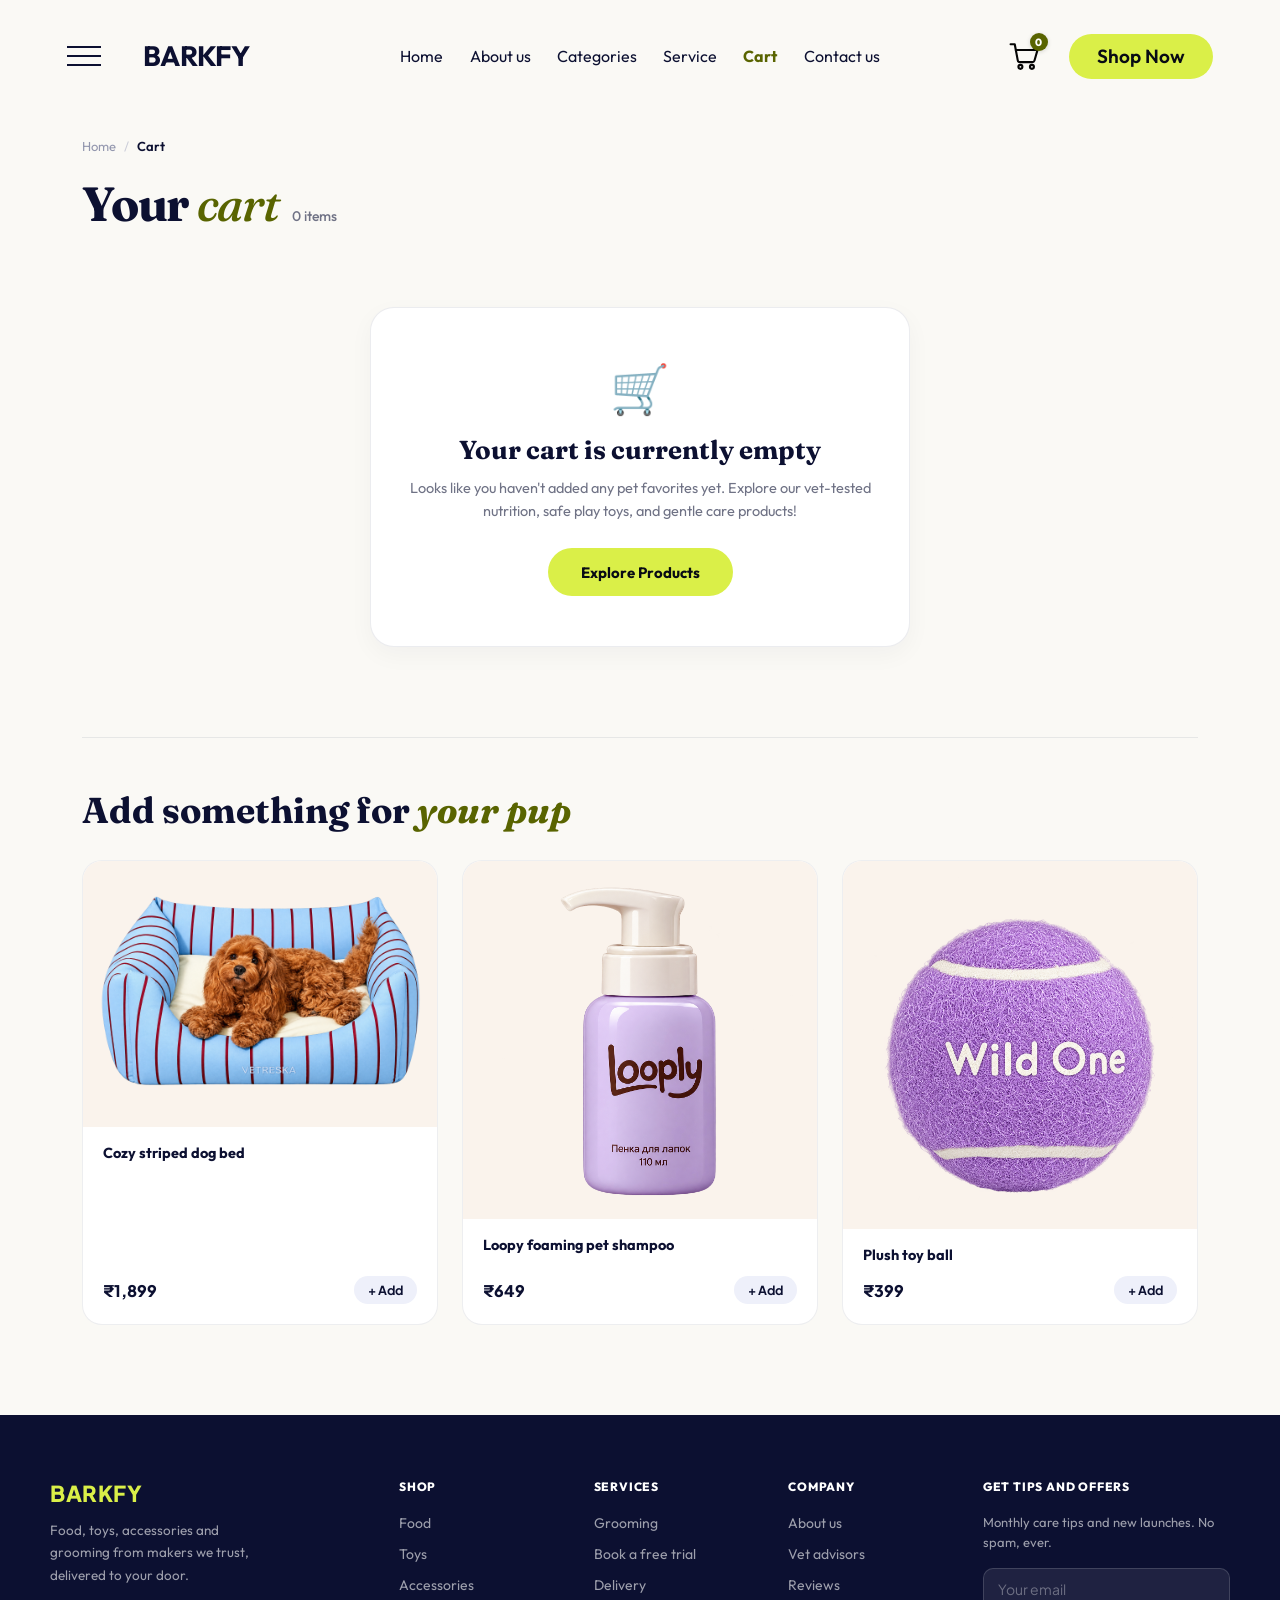
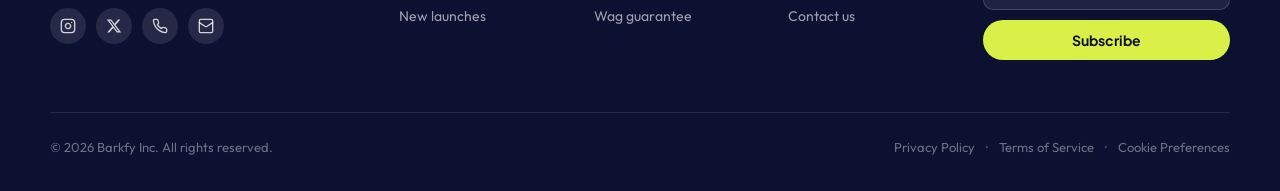
==== commit 0c0428cd: "Fix cart starting empty on initial visit" ====
--- a/cart.html
+++ b/cart.html
@@ -75,7 +75,7 @@
       <!-- Page Heading -->
       <div class="cart-header">
         <h1 class="cart-title">Your <em>cart</em></h1>
-        <span class="cart-items-count" id="cartItemsCountLabel">2 items</span>
+        <span class="cart-items-count" id="cartItemsCountLabel">0 items</span>
       </div>
 
       <!-- Main Cart Layout (2 Columns) -->
--- a/cart.css
+++ b/cart.css
@@ -260,7 +260,9 @@
 
 /* Continue Shopping Link */
 .continue-shopping-wrap {
-  margin-top: 12px;
+  margin-top: 20px;
+  display: flex;
+  align-items: center;
 }
 
 .continue-shopping-link {
@@ -270,13 +272,21 @@
   text-decoration: none;
   display: inline-flex;
   align-items: center;
-  gap: 6px;
-  transition: color 0.18s, transform 0.18s;
+  gap: 8px;
+  padding: 10px 20px;
+  border-radius: 999px;
+  background: #FFFFFF;
+  border: 1.5px solid rgba(12, 16, 49, 0.12);
+  transition: all 0.2s ease;
+  box-shadow: 0 2px 8px rgba(12, 16, 49, 0.04);
 }
 
 .continue-shopping-link:hover {
-  color: #596400;
-  transform: translateX(-3px);
+  background: #DAEF48;
+  border-color: #DAEF48;
+  color: #0C1031;
+  transform: translateX(-4px);
+  box-shadow: 0 4px 12px rgba(218, 239, 72, 0.3);
 }
 
 /* ── Right Column: Order Summary Card ── */
@@ -507,10 +517,16 @@
 }
 
 .empty-cart-btn {
-  display: inline-block;
-  min-height: 44px;
+  display: inline-flex;
+  align-items: center;
+  justify-content: center;
+  min-height: 48px;
   padding: 0 32px;
-  font-size: 14px;
+  font-size: 15px;
+  font-weight: 700;
+  text-decoration: none;
+  border-radius: 999px;
+  transition: transform 0.2s ease, box-shadow 0.2s ease;
 }
 
 /* ============================================================
@@ -1004,9 +1020,14 @@
 }
 
 .success-continue-btn {
-  display: inline-block;
-  min-height: 44px;
+  display: inline-flex;
+  align-items: center;
+  justify-content: center;
+  min-height: 48px;
   padding: 0 32px;
-  font-size: 14px;
+  font-size: 15px;
+  font-weight: 700;
   text-decoration: none;
-}
+  border-radius: 999px;
+  transition: transform 0.2s ease, box-shadow 0.2s ease;
+}
